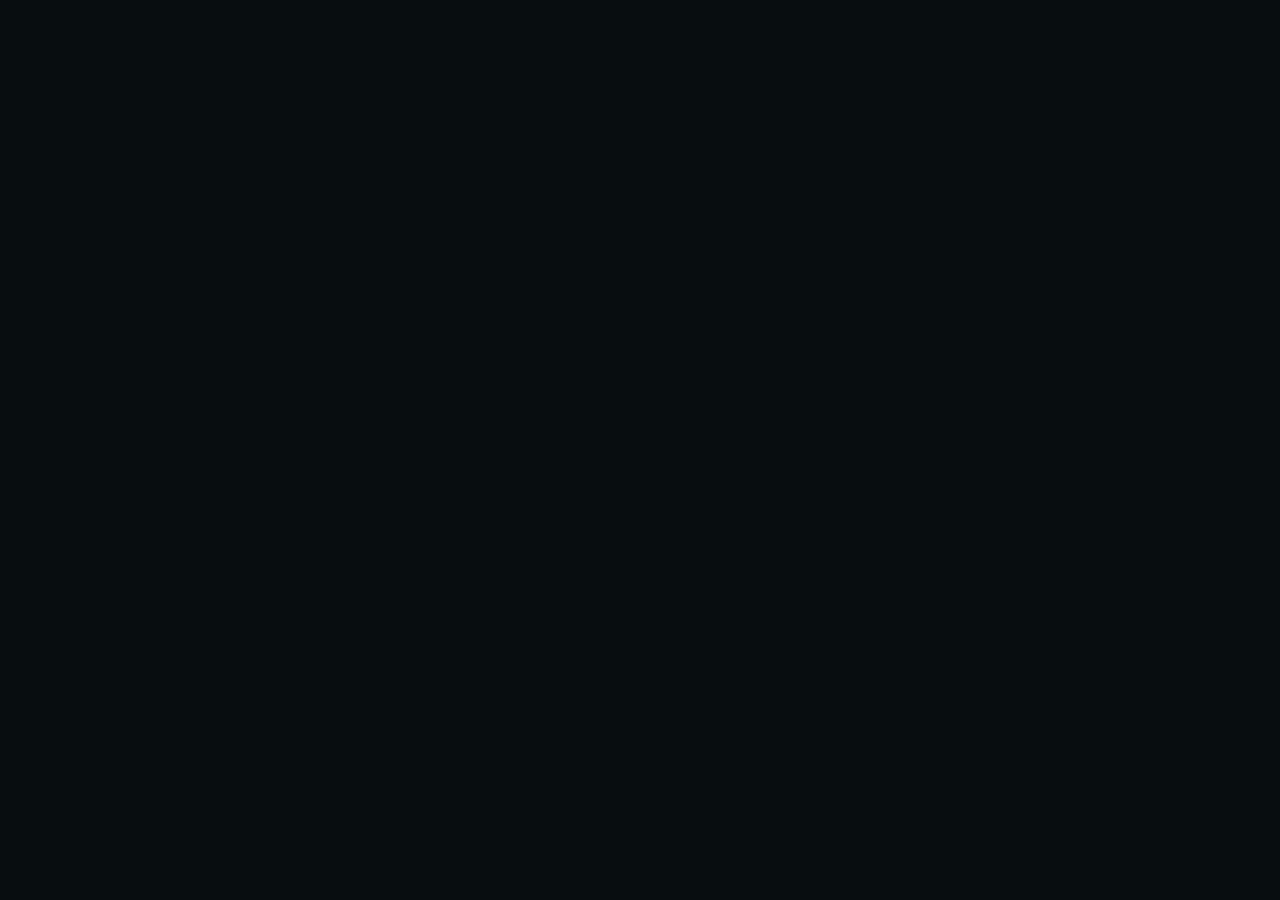
==== index.html @ 058fd3f8 "sponsor section added" ====
<!DOCTYPE html>
<html lang="en">
<head>
  <meta charset="UTF-8">
  <meta name="viewport" content="width=device-width, initial-scale=1.0">
  <meta name="description" content="R.U.G.V.E.D — Remote Unmanned Ground Vehicular Electronic Defence Systems.">
  <title>R.U.G.V.E.D</title>
  <link rel="preconnect" href="https://unpkg.com">
  <link rel="stylesheet" href="style.css">
</head>
<body>
  <div id="root"></div>
  <script crossorigin src="https://unpkg.com/react@18/umd/react.production.min.js"></script>
  <script crossorigin src="https://unpkg.com/react-dom@18/umd/react-dom.production.min.js"></script>
  <script>
    const { useEffect, useState } = React;
    const projects = [
      { name: 'Unmanned Ground Vehicle', division: 'GROUND DIVISION', type: 'ground', image: 'pictures/ugv.png', alt: 'Aegis unmanned ground vehicle', summary: 'Autonomous and modular ground vehicle fitted with our ground-penetrating radar research.', detail: 'Vanguard is an all-terrain test platform exploring real-time mapping, obstacle avoidance, and modular payload integration.', tags: ['AUTONOMY', 'MAPPING', 'MODULAR'] },
      { name: 'UAV Swarm', division: 'AERIAL DIVISION', type: 'aerial', image: 'pictures/swarm.png', alt: 'Aegis UAV swarm', summary: 'An autonomous drone system designed around a coordinated parent-child architecture.', detail: 'Sentinel investigates how a small group of UAVs can coordinate sensing, navigation, and mission hand-offs.', tags: ['SWARM', 'VISION', 'COORDINATION'] }
    ];
    const sponsorSlots = ['Sponsor logo', 'Sponsor logo', 'Sponsor logo', 'Sponsor logo'];
    function App() {
      const [filter, setFilter] = useState('all');
      const [selectedProject, setSelectedProject] = useState(null);
      const [menuOpen, setMenuOpen] = useState(false);
      const visibleProjects = filter === 'all' ? projects : projects.filter(project => project.type === filter);
      useEffect(() => {
        const closeOnEscape = event => event.key === 'Escape' && setSelectedProject(null);
        window.addEventListener('keydown', closeOnEscape);
        return () => window.removeEventListener('keydown', closeOnEscape);
      }, []);
      function scrollToSection(id) {
        document.querySelector(id)?.scrollIntoView({ behavior: 'smooth' });
        setMenuOpen(false);
      }
      return React.createElement(React.Fragment, null,
        React.createElement('nav', { className: 'navbar' },
          React.createElement('button', { className: 'logo', onClick: () => scrollToSection('#top'), 'aria-label': 'Go to top' }, 'R.U.G.V.E.D'),
          React.createElement('button', { className: 'menu-button', onClick: () => setMenuOpen(!menuOpen), 'aria-expanded': menuOpen, 'aria-label': 'Toggle navigation' }, menuOpen ? '×' : '☰'),
          React.createElement('div', { className: `nav-links ${menuOpen ? 'is-open' : ''}` },
            [['About', '#about'], ['Projects', '#projects'], ['Contact', '#join']].map(([label, target]) => React.createElement('button', { key: label, onClick: () => scrollToSection(target) }, label))
          )
        ),
        React.createElement('main', { id: 'top' },
          React.createElement('header', { className: 'hero' }, React.createElement('div', { className: 'hero-grid' },
            React.createElement('div', { className: 'hero-content' },
              React.createElement('p', { className: 'eyebrow' }, 'DEFENCE TECHNOLOGY INITIATIVE'),
              React.createElement('h1', null, 'R.U.G.V.E.D'),
              React.createElement('p', { className: 'hero-copy' }, 'Remote Unmanned Ground Vehicular Electronic Defence Systems — advancing military-grade automation, AI, robotics, and electronics.'),
              React.createElement('div', { className: 'hero-actions' }, React.createElement('button', { className: 'btn', onClick: () => scrollToSection('#projects') }, 'Explore our tech'), React.createElement('button', { className: 'text-button', onClick: () => scrollToSection('#join') }, 'Contact us ↓'))
            )
          )),
          React.createElement('section', { id: 'about', className: 'about-section' }, React.createElement('p', { className: 'eyebrow section-kicker' }, 'WHAT WE BUILD'), React.createElement('h2', null, 'Research with a real-world edge.'), React.createElement('p', { className: 'section-intro' }, 'From mechanical systems and embedded electronics to AI and strategy, we build as one team.')),
          React.createElement('section', { id: 'projects', className: 'projects-section' },
            React.createElement('div', { className: 'section-heading' }, React.createElement('div', null, React.createElement('p', { className: 'eyebrow' }, 'ACTIVE PROGRAMS'), React.createElement('h2', null, 'Our projects')), React.createElement('div', { className: 'filters', 'aria-label': 'Filter projects' }, [['all', 'All'], ['ground', 'Ground'], ['aerial', 'Aerial']].map(([value, label]) => React.createElement('button', { key: value, className: filter === value ? 'active' : '', onClick: () => setFilter(value) }, label)))),
            React.createElement('div', { className: 'project-grid' }, visibleProjects.map(project => React.createElement('article', { className: 'project-card', key: project.name }, React.createElement('img', { src: project.image, alt: project.alt }), React.createElement('div', { className: 'card-content' }, React.createElement('span', { className: 'division-tag' }, project.division), React.createElement('h3', null, project.name), React.createElement('p', null, project.summary), React.createElement('button', { className: 'details-button', onClick: () => setSelectedProject(project) }, 'View project brief →')))))
          ),
          React.createElement('section', { id: 'sponsors', className: 'sponsors-section' },
            React.createElement('p', { className: 'eyebrow section-kicker' }, 'PARTNERSHIPS'),
            React.createElement('h2', null, 'Our sponsors'),
            React.createElement('p', { className: 'section-intro' }, 'Our work is strengthened by organisations that support the next generation of defence technology.'),
            React.createElement('div', { className: 'sponsor-grid', 'aria-label': 'Sponsor logos' }, sponsorSlots.map((label, index) =>
              React.createElement('div', { className: 'sponsor-logo', key: index }, label)
            )),
            React.createElement('a', { href: 'https://rugved.co.in/#contact', className: 'btn sponsor-cta' }, 'Become a sponsor')
          ),
          React.createElement('section', { id: 'join', className: 'join-section' }, React.createElement('div', { className: 'join-card' }, React.createElement('p', { className: 'eyebrow' }, 'GET IN TOUCH'), React.createElement('h2', null, 'Contact us'), React.createElement('p', null, 'Connect with the R.U.G.V.E.D team to learn more about our defence-technology work.'), React.createElement('a', { href: 'https://rugved.co.in/#contact', className: 'btn btn-secondary' }, 'Visit contact page')))
        ),
        React.createElement('footer', null, '© 2025 R.U.G.V.E.D Defense Technology Team. All Rights Reserved.'),
        selectedProject && React.createElement('div', { className: 'modal-backdrop', role: 'presentation', onClick: () => setSelectedProject(null) }, React.createElement('section', { className: 'project-modal', role: 'dialog', 'aria-modal': 'true', 'aria-labelledby': 'modal-title', onClick: event => event.stopPropagation() }, React.createElement('button', { className: 'close-button', onClick: () => setSelectedProject(null), 'aria-label': 'Close project brief' }, '×'), React.createElement('span', { className: 'division-tag' }, selectedProject.division), React.createElement('h2', { id: 'modal-title' }, selectedProject.name), React.createElement('p', null, selectedProject.detail), React.createElement('div', { className: 'tag-list' }, selectedProject.tags.map(tag => React.createElement('span', { key: tag }, tag)))))
      );
    }
    ReactDOM.createRoot(document.getElementById('root')).render(React.createElement(App));
  </script>
</body>
</html>
---- style.css ----
:root {
  --bg: #080d10;
  --panel: #11191e;
  --panel-light: #172229;
  --line: #26333a;
  --green: #245f99;
  --text: #edf5f0;
  --muted: #94a39b;
  --font: Inter, ui-sans-serif, system-ui, -apple-system, BlinkMacSystemFont, "Segoe UI", sans-serif;
}
* {
  box-sizing: border-box;
  margin: 0;
}
html {
  scroll-behavior: smooth;
}
body {
  background: var(--bg);
  color: var(--text);
  font-family: var(--font);
  line-height: 1.6;
}
button, a {
  font: inherit;
}
button {
  cursor: pointer;
}

/* Navigation */
.navbar {
  align-items: center;
  backdrop-filter: blur(14px);
  background: rgb(8 13 16 / .88);
  border-bottom: 1px solid var(--line);
  display: flex;
  justify-content: space-between;
  padding: 1.1rem clamp(1.25rem, 5vw, 5rem);
  position: sticky;
  top: 0;
  z-index: 10;
}
.logo {
  background: none;
  border: 0;
  color: var(--text);
  font-size: 1.05rem;
  font-weight: 850;
  letter-spacing: .13em;
  padding: 0;
}
.logo span {
  color: var(--green);
}
.nav-links {
  display: flex;
  gap: 1.8rem;
}
.nav-links button, .text-button {
  background: none;
  border: 0;
  color: var(--muted);
  font-size: .76rem;
  font-weight: 750;
  letter-spacing: .1em;
  text-transform: uppercase;
}
.nav-links button:hover, .text-button:hover {
  color: var(--green);
}
.menu-button {
  display: none;
}

/* Hero */
.hero {
  background: radial-gradient(circle at 50% 18%, #1d4937 0, transparent 26%), linear-gradient(120deg, #0d1819, var(--bg) 65%);
  min-height: 610px;
  padding: clamp(4rem, 9vw, 8.5rem) clamp(1.25rem, 5vw, 5rem);
  text-align: center;
}
.hero-grid {
  display: grid;
  gap: 3rem;
  grid-template-columns: 1fr;
  justify-items: center;
  margin: auto;
  max-width: 840px;
}
.hero-content {
  max-width: 720px;
}
.badge, .division-tag, .eyebrow, .panel-label {
  color: var(--green);
  font-size: .7rem;
  font-weight: 800;
  letter-spacing: .14em;
  text-transform: uppercase;
}
.badge {
  border: 1px solid rgb(86 245 154 / .45);
  display: inline-flex;
  gap: .45rem;
  padding: .38rem .6rem;
}
.status-dot, .signal {
  background: var(--green);
  border-radius: 50%;
  box-shadow: 0 0 12px var(--green);
  height: .45rem;
  width: .45rem;
}
.eyebrow {
  margin-bottom: .8rem;
}
.hero .eyebrow {
  margin-top: 2rem;
}
.hero h1 {
  font-size: clamp(2.8rem, 6vw, 5.35rem);
  letter-spacing: -.055em;
  line-height: 1.02;
  margin-inline: auto;
  max-width: 700px;
}
.hero-copy {
  color: var(--muted);
  font-size: 1.1rem;
  margin: 1.5rem auto 2rem;
  max-width: 560px;
}
.hero-actions {
  align-items: center;
  display: flex;
  gap: 1.5rem;
  justify-content: center;
}
.btn {
  background: var(--green);
  border: 1px solid var(--green);
  color: #fff;
  display: inline-block;
  font-size: .77rem;
  font-weight: 850;
  letter-spacing: .09em;
  padding: .85rem 1.2rem;
  text-decoration: none;
  text-transform: uppercase;
  transition: transform .2s, box-shadow .2s;
}
.btn:hover {
  box-shadow: 0 10px 28px rgb(36 95 153 / .35);
  transform: translateY(-2px);
}
.mission-panel {
  align-self: center;
  background: rgb(9 17 20 / .72);
  border: 1px solid var(--line);
  max-width: 480px;
  padding: 1.6rem;
  width: 100%;
}
.mission-line {
  align-items: center;
  border-bottom: 1px solid var(--line);
  display: flex;
  font-size: .95rem;
  gap: .7rem;
  justify-content: center;
  padding: 1.2rem 0;
}
.mission-stats {
  display: grid;
  grid-template-columns: 1fr 1fr;
  padding: 1.3rem 0;
}
.mission-stats div + div {
  border-left: 1px solid var(--line);
  padding-left: 1.1rem;
}
.mission-stats strong, .mission-stats span {
  display: block;
}
.mission-stats strong {
  font-size: 1.55rem;
}
.mission-stats span {
  color: var(--muted);
  font-size: .62rem;
  font-weight: 700;
  letter-spacing: .08em;
}
.status-button {
  background: transparent;
  border: 1px solid #456154;
  color: var(--green);
  font-size: .72rem;
  font-weight: 700;
  padding: .55rem .7rem;
  text-transform: uppercase;
}

/* Page sections */
section {
  padding: 5.5rem clamp(1.25rem, 5vw, 5rem);
}
.about-section {
  background: #0d1519;
  text-align: center;
}
.section-kicker {
  margin-bottom: .5rem;
}
.about-section h2, .section-heading h2, .join-card h2 {
  font-size: clamp(2rem, 4vw, 3.1rem);
  letter-spacing: -.04em;
  line-height: 1.12;
}
.section-intro {
  color: var(--muted);
  margin: 1rem auto 0;
  max-width: 560px;
}
.projects-section {
  margin: auto;
  max-width: 1280px;
}
.section-heading {
  align-items: flex-end;
  display: flex;
  justify-content: space-between;
  margin-bottom: 2rem;
}
.filters {
  display: flex;
  gap: .4rem;
}
.filters button {
  background: transparent;
  border: 1px solid var(--line);
  color: var(--muted);
  font-size: .75rem;
  padding: .5rem .75rem;
}
.filters button.active, .filters button:hover {
  border-color: var(--green);
  color: var(--green);
}
.project-grid {
  display: grid;
  gap: 1.5rem;
  grid-template-columns: repeat(2, minmax(0, 1fr));
}
.project-card {
  background: var(--panel);
  border: 1px solid var(--line);
  overflow: hidden;
  transition: border-color .25s, transform .25s;
}
.project-card:hover {
  border-color: #568168;
  transform: translateY(-5px);
}
.project-card img {
  display: block;
  height: 300px;
  object-fit: cover;
  width: 100%;
}
.card-content {
  padding: 1.5rem;
}
.card-content h3 {
  font-size: 1.45rem;
  letter-spacing: -.03em;
  margin: .6rem 0;
}
.card-content p, .join-card p, .project-modal p {
  color: var(--muted);
}
.details-button {
  background: transparent;
  border: 0;
  color: var(--green);
  font-size: .78rem;
  font-weight: 800;
  margin-top: 1.2rem;
  padding: 0;
  text-transform: uppercase;
}

/* Sponsors */
.sponsors-section {
  background: #0d1519;
  text-align: center;
}
.sponsors-section h2 {
  font-size: clamp(2rem, 4vw, 3.1rem);
  letter-spacing: -.04em;
  line-height: 1.12;
}
.sponsor-grid {
  display: grid;
  gap: 1rem;
  grid-template-columns: repeat(4, minmax(0, 1fr));
  margin: 2rem auto 0;
  max-width: 980px;
}
.sponsor-logo {
  align-items: center;
  background: var(--panel);
  border: 1px solid var(--line);
  display: flex;
  color: var(--muted);
  font-size: .72rem;
  font-weight: 800;
  justify-content: center;
  letter-spacing: .1em;
  min-height: 140px;
  padding: 1rem;
  text-align: center;
  text-transform: uppercase;
}
.sponsor-cta {
  margin-top: 2rem;
}

/* Join callout and footer */
.join-section {
  padding-top: 2rem;
}
.join-card {
  background: linear-gradient(125deg, #13231d, #101a1e);
  border: 1px solid #385443;
  margin: auto;
  max-width: 780px;
  padding: clamp(2rem, 6vw, 4rem);
  text-align: center;
}
.join-card h2 {
  margin-bottom: 1rem;
}
.join-card p {
  margin: 0 auto 2rem;
  max-width: 570px;
}
.join-card .eyebrow {
  color: var(--green);
}
.btn-secondary {
  background: transparent;
  color: var(--text);
}
.btn-secondary:hover {
  color: var(--green);
}
footer {
  border-top: 1px solid var(--line);
  color: var(--muted);
  font-size: .78rem;
  padding: 2rem 1.25rem;
  text-align: center;
}
.modal-backdrop {
  align-items: center;
  background: rgb(0 0 0 / .72);
  display: flex;
  inset: 0;
  justify-content: center;
  padding: 1.25rem;
  position: fixed;
  z-index: 20;
}
.project-modal {
  background: var(--panel-light);
  border: 1px solid #4f6f5b;
  max-width: 570px;
  padding: 2.4rem;
  position: relative;
}
.project-modal h2 {
  font-size: 2rem;
  letter-spacing: -.04em;
  margin: .7rem 0;
}
.close-button {
  background: none;
  border: 0;
  color: var(--muted);
  font-size: 2rem;
  line-height: 1;
  position: absolute;
  right: 1rem;
  top: .8rem;
}
.tag-list {
  display: flex;
  flex-wrap: wrap;
  gap: .5rem;
  margin-top: 1.5rem;
}
.tag-list span {
  border: 1px solid #476353;
  color: var(--green);
  font-size: .66rem;
  font-weight: 800;
  letter-spacing: .08em;
  padding: .3rem .45rem;
}

/* Responsive layout */
@media (max-width: 700px) {
  .hero {
    min-height: auto;
  }
  .hero-grid, .project-grid {
    grid-template-columns: 1fr;
  }
  .mission-panel {
    max-width: 450px;
  }
  .section-heading {
    align-items: flex-start;
    flex-direction: column;
    gap: 1.5rem;
  }
  .menu-button {
    background: none;
    border: 0;
    color: var(--text);
    display: block;
    font-size: 1.5rem;
  }
  .nav-links {
    background: #0d1519;
    border-bottom: 1px solid var(--line);
    display: none;
    flex-direction: column;
    gap: 1.1rem;
    left: 0;
    padding: 1.5rem 5%;
    position: absolute;
    top: 100%;
    width: 100%;
  }
  .nav-links.is-open {
    display: flex;
  }
  .nav-links button {
    text-align: left;
  }
  .hero-actions {
    align-items: flex-start;
    flex-direction: column;
    gap: 1rem;
  }
  .sponsor-grid {
    grid-template-columns: repeat(2, minmax(0, 1fr));
  }
  .project-card img {
    height: 240px;
  }
}
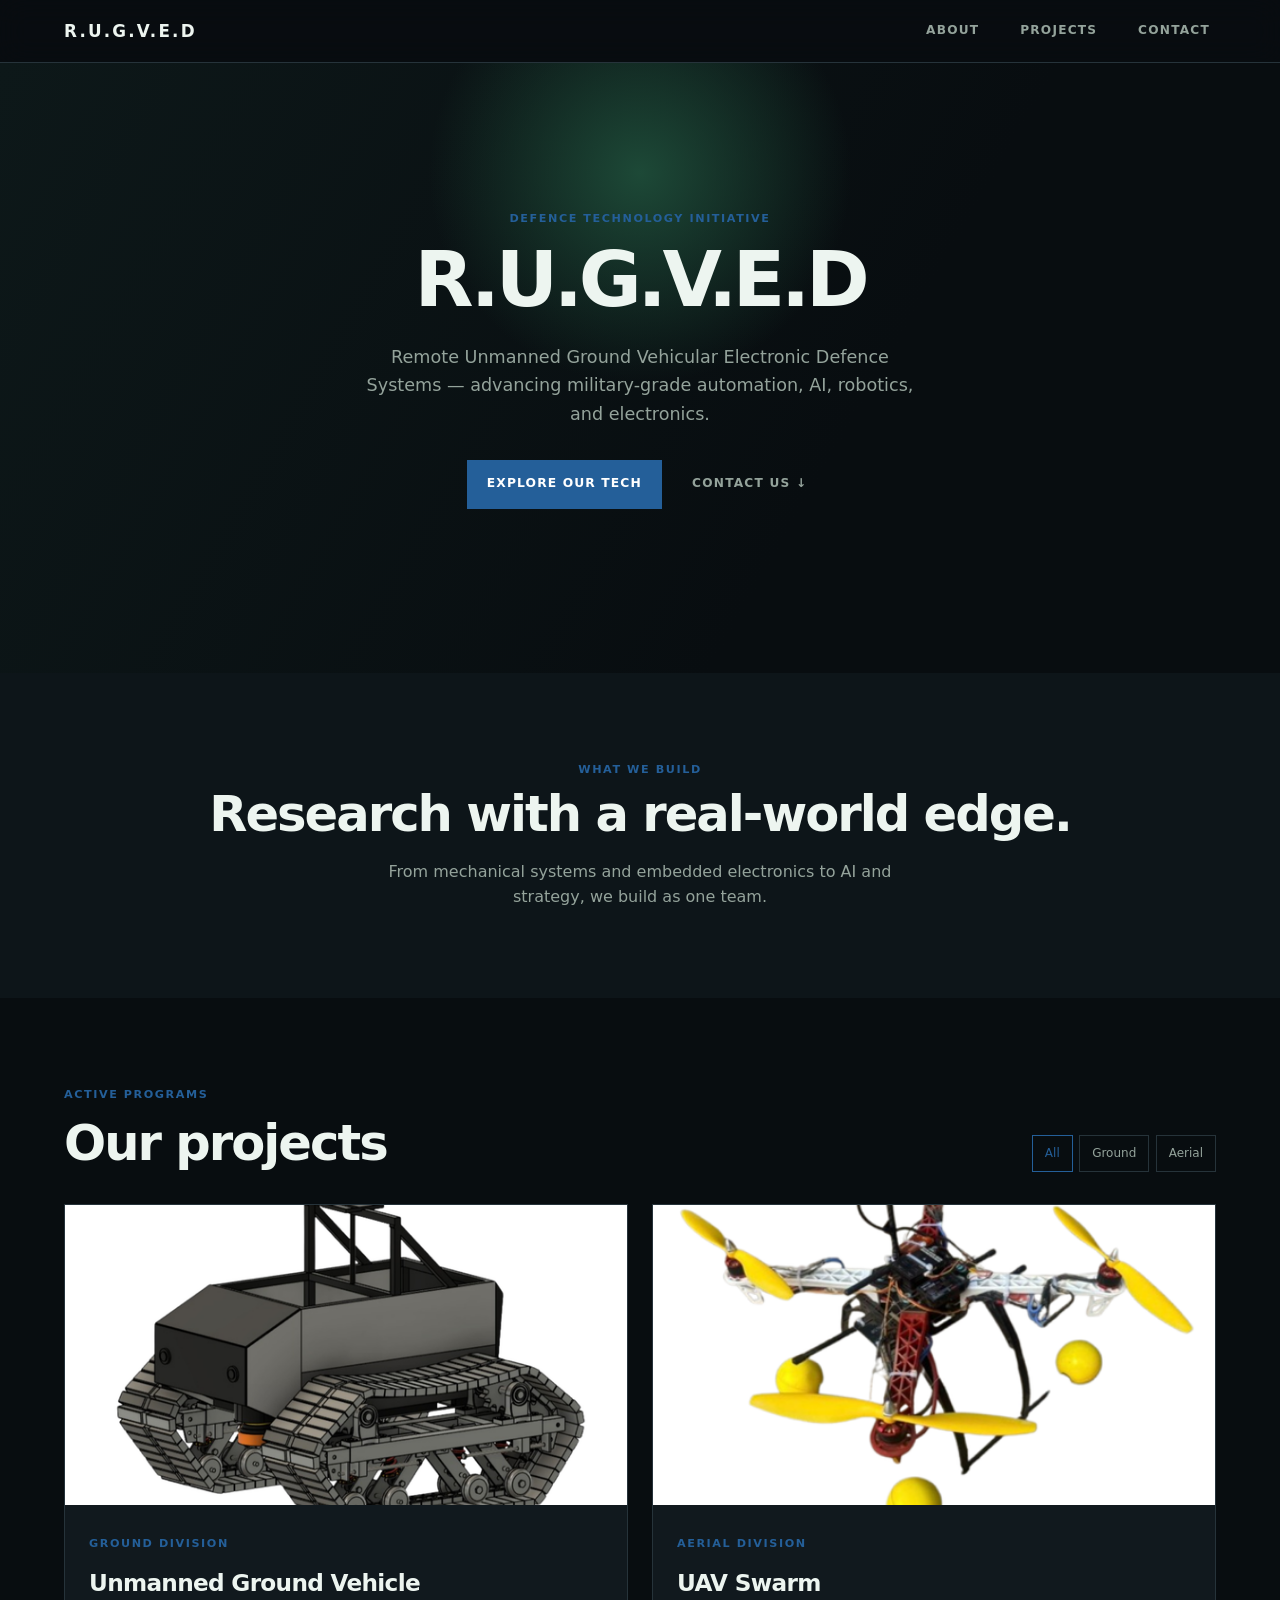
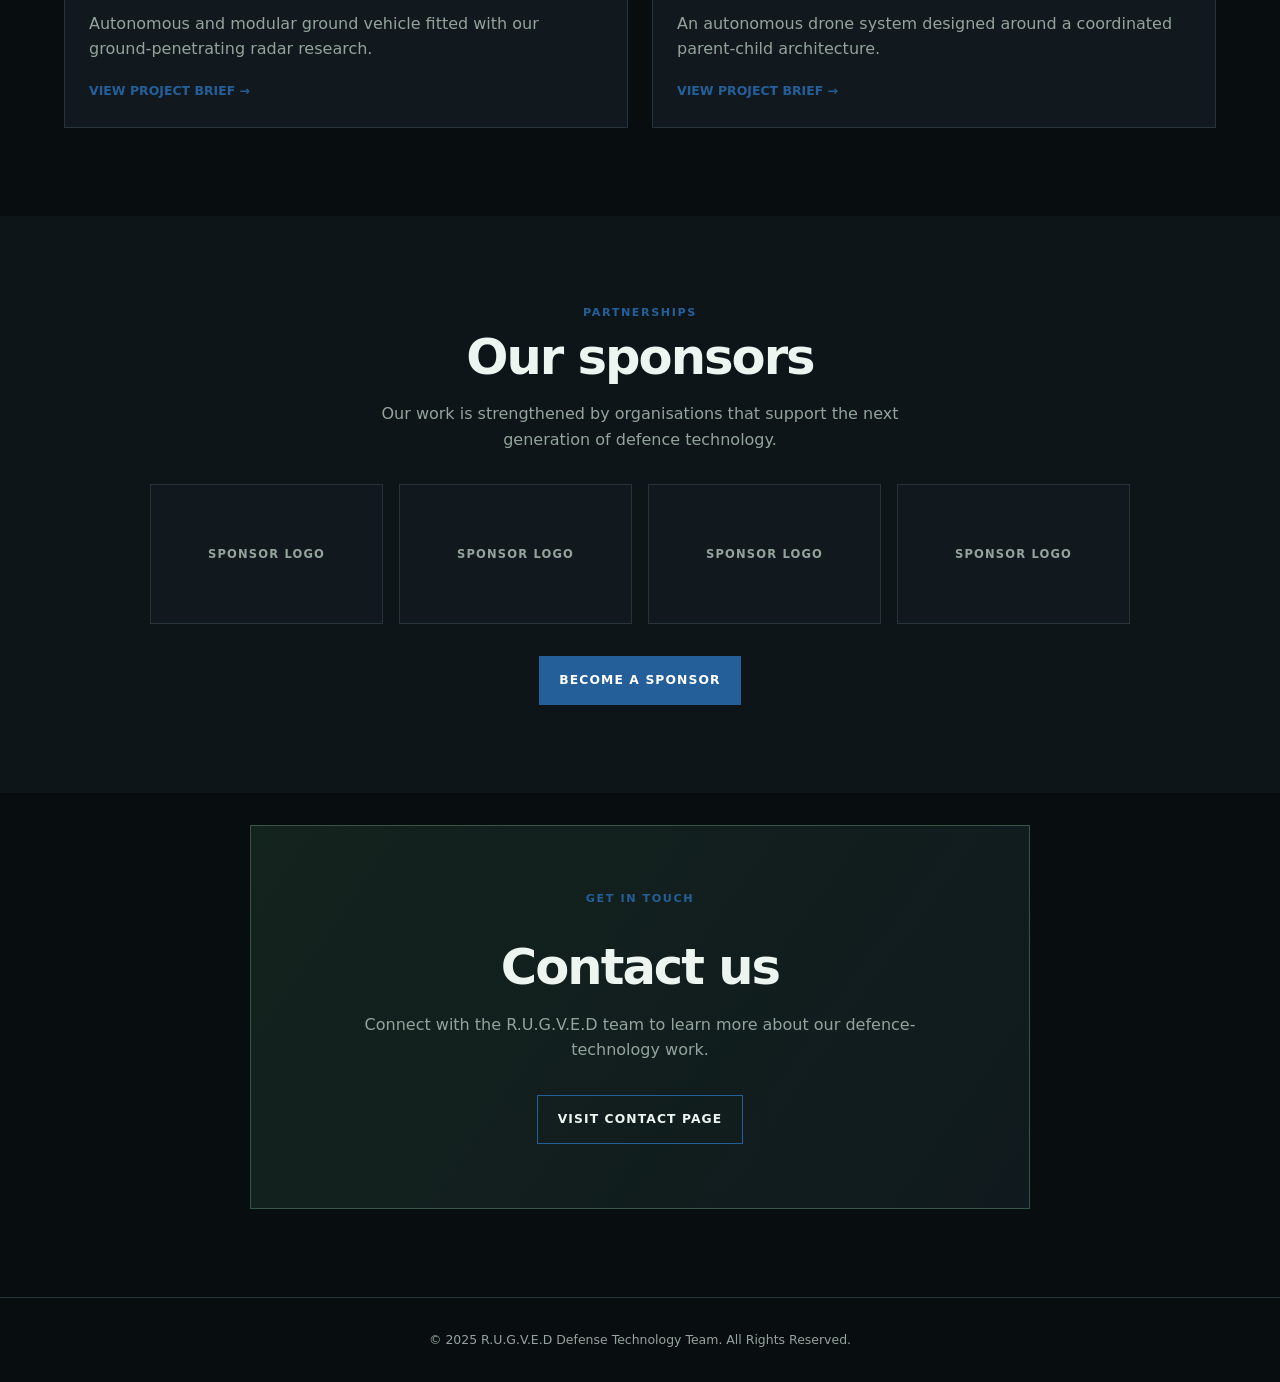
==== commit c31415f2: "made html file use less react" ====
--- a/index.html
+++ b/index.html
@@ -5,72 +5,198 @@
   <meta name="viewport" content="width=device-width, initial-scale=1.0">
   <meta name="description" content="R.U.G.V.E.D — Remote Unmanned Ground Vehicular Electronic Defence Systems.">
   <title>R.U.G.V.E.D</title>
-  <link rel="preconnect" href="https://unpkg.com">
   <link rel="stylesheet" href="style.css">
 </head>
 <body>
-  <div id="root"></div>
-  <script crossorigin src="https://unpkg.com/react@18/umd/react.production.min.js"></script>
-  <script crossorigin src="https://unpkg.com/react-dom@18/umd/react-dom.production.min.js"></script>
+  <nav class="navbar">
+    <button class="logo" type="button" data-scroll="#top" aria-label="Go to top">R.U.G.V.E.D</button>
+    <button class="menu-button" type="button" aria-expanded="false" aria-label="Toggle navigation">☰</button>
+    <div class="nav-links">
+      <button type="button" data-scroll="#about">About</button>
+      <button type="button" data-scroll="#projects">Projects</button>
+      <button type="button" data-scroll="#join">Contact</button>
+    </div>
+  </nav>
+
+  <main id="top">
+    <header class="hero">
+      <div class="hero-grid">
+        <div class="hero-content">
+          <p class="eyebrow">Defence technology initiative</p>
+          <h1>R.U.G.V.E.D</h1>
+          <p class="hero-copy">Remote Unmanned Ground Vehicular Electronic Defence Systems — advancing military-grade automation, AI, robotics, and electronics.</p>
+          <div class="hero-actions">
+            <button class="btn" type="button" data-scroll="#projects">Explore our tech</button>
+            <button class="text-button" type="button" data-scroll="#join">Contact us ↓</button>
+          </div>
+        </div>
+      </div>
+    </header>
+
+    <section id="about" class="about-section">
+      <p class="eyebrow section-kicker">What we build</p>
+      <h2>Research with a real-world edge.</h2>
+      <p class="section-intro">From mechanical systems and embedded electronics to AI and strategy, we build as one team.</p>
+    </section>
+
+    <section id="projects" class="projects-section">
+      <div class="section-heading">
+        <div>
+          <p class="eyebrow">Active programs</p>
+          <h2>Our projects</h2>
+        </div>
+        <div class="filters" aria-label="Filter projects">
+          <button class="active" type="button" data-filter="all">All</button>
+          <button type="button" data-filter="ground">Ground</button>
+          <button type="button" data-filter="aerial">Aerial</button>
+        </div>
+      </div>
+      <div class="project-grid" id="project-grid">
+        <article class="project-card">
+          <img src="pictures/ugv.png" alt="Aegis unmanned ground vehicle">
+          <div class="card-content">
+            <span class="division-tag">Ground division</span>
+            <h3>Unmanned Ground Vehicle</h3>
+            <p>Autonomous and modular ground vehicle fitted with our ground-penetrating radar research.</p>
+            <button class="details-button" type="button" data-project="ground">View project brief →</button>
+          </div>
+        </article>
+        <article class="project-card">
+          <img src="pictures/swarm.png" alt="Aegis UAV swarm">
+          <div class="card-content">
+            <span class="division-tag">Aerial division</span>
+            <h3>UAV Swarm</h3>
+            <p>An autonomous drone system designed around a coordinated parent-child architecture.</p>
+            <button class="details-button" type="button" data-project="aerial">View project brief →</button>
+          </div>
+        </article>
+      </div>
+    </section>
+
+    <section id="sponsors" class="sponsors-section">
+      <p class="eyebrow section-kicker">Partnerships</p>
+      <h2>Our sponsors</h2>
+      <p class="section-intro">Our work is strengthened by organisations that support the next generation of defence technology.</p>
+      <div class="sponsor-grid" aria-label="Sponsor logos">
+        <div class="sponsor-logo">Sponsor logo</div>
+        <div class="sponsor-logo">Sponsor logo</div>
+        <div class="sponsor-logo">Sponsor logo</div>
+        <div class="sponsor-logo">Sponsor logo</div>
+      </div>
+      <a href="https://rugved.co.in/#contact" class="btn sponsor-cta">Become a sponsor</a>
+    </section>
+
+    <section id="join" class="join-section">
+      <div class="join-card">
+        <p class="eyebrow">Get in touch</p>
+        <h2>Contact us</h2>
+        <p>Connect with the R.U.G.V.E.D team to learn more about our defence-technology work.</p>
+        <a href="https://rugved.co.in/#contact" class="btn btn-secondary">Visit contact page</a>
+      </div>
+    </section>
+  </main>
+
+  <footer>© 2025 R.U.G.V.E.D Defense Technology Team. All Rights Reserved.</footer>
+
+  <div class="modal-backdrop" id="project-modal" hidden>
+    <section class="project-modal" role="dialog" aria-modal="true" aria-labelledby="modal-title">
+      <button class="close-button" type="button" aria-label="Close project brief">×</button>
+      <span class="division-tag" id="modal-division"></span>
+      <h2 id="modal-title"></h2>
+      <p id="modal-detail"></p>
+      <div class="tag-list" id="modal-tags"></div>
+    </section>
+  </div>
+
   <script>
-    const { useEffect, useState } = React;
     const projects = [
-      { name: 'Unmanned Ground Vehicle', division: 'GROUND DIVISION', type: 'ground', image: 'pictures/ugv.png', alt: 'Aegis unmanned ground vehicle', summary: 'Autonomous and modular ground vehicle fitted with our ground-penetrating radar research.', detail: 'Vanguard is an all-terrain test platform exploring real-time mapping, obstacle avoidance, and modular payload integration.', tags: ['AUTONOMY', 'MAPPING', 'MODULAR'] },
-      { name: 'UAV Swarm', division: 'AERIAL DIVISION', type: 'aerial', image: 'pictures/swarm.png', alt: 'Aegis UAV swarm', summary: 'An autonomous drone system designed around a coordinated parent-child architecture.', detail: 'Sentinel investigates how a small group of UAVs can coordinate sensing, navigation, and mission hand-offs.', tags: ['SWARM', 'VISION', 'COORDINATION'] }
+      {
+        name: 'Unmanned Ground Vehicle',
+        division: 'Ground division',
+        type: 'ground',
+        image: 'pictures/ugv.png',
+        alt: 'Aegis unmanned ground vehicle',
+        summary: 'Autonomous and modular ground vehicle fitted with our ground-penetrating radar research.',
+        detail: 'Vanguard is an all-terrain test platform exploring real-time mapping, obstacle avoidance, and modular payload integration.',
+        tags: ['Autonomy', 'Mapping', 'Modular']
+      },
+      {
+        name: 'UAV Swarm',
+        division: 'Aerial division',
+        type: 'aerial',
+        image: 'pictures/swarm.png',
+        alt: 'Aegis UAV swarm',
+        summary: 'An autonomous drone system designed around a coordinated parent-child architecture.',
+        detail: 'Sentinel investigates how a small group of UAVs can coordinate sensing, navigation, and mission hand-offs.',
+        tags: ['Swarm', 'Vision', 'Coordination']
+      }
     ];
-    const sponsorSlots = ['Sponsor logo', 'Sponsor logo', 'Sponsor logo', 'Sponsor logo'];
-    function App() {
-      const [filter, setFilter] = useState('all');
-      const [selectedProject, setSelectedProject] = useState(null);
-      const [menuOpen, setMenuOpen] = useState(false);
+
+    const projectGrid = document.querySelector('#project-grid');
+    const modal = document.querySelector('#project-modal');
+    const menuButton = document.querySelector('.menu-button');
+    const navLinks = document.querySelector('.nav-links');
+
+    function renderProjects(filter = 'all') {
       const visibleProjects = filter === 'all' ? projects : projects.filter(project => project.type === filter);
-      useEffect(() => {
-        const closeOnEscape = event => event.key === 'Escape' && setSelectedProject(null);
-        window.addEventListener('keydown', closeOnEscape);
-        return () => window.removeEventListener('keydown', closeOnEscape);
-      }, []);
-      function scrollToSection(id) {
-        document.querySelector(id)?.scrollIntoView({ behavior: 'smooth' });
-        setMenuOpen(false);
+      projectGrid.innerHTML = visibleProjects.map(project => `
+        <article class="project-card">
+          <img src="${project.image}" alt="${project.alt}">
+          <div class="card-content">
+            <span class="division-tag">${project.division}</span>
+            <h3>${project.name}</h3>
+            <p>${project.summary}</p>
+            <button class="details-button" type="button" data-project="${project.type}">View project brief →</button>
+          </div>
+        </article>
+      `).join('');
+    }
+
+    function openModal(projectType) {
+      const project = projects.find(item => item.type === projectType);
+      if (!project) return;
+
+      document.querySelector('#modal-division').textContent = project.division;
+      document.querySelector('#modal-title').textContent = project.name;
+      document.querySelector('#modal-detail').textContent = project.detail;
+      document.querySelector('#modal-tags').innerHTML = project.tags.map(tag => `<span>${tag}</span>`).join('');
+      modal.hidden = false;
+      document.querySelector('.close-button').focus();
+    }
+
+    function closeModal() {
+      modal.hidden = true;
+    }
+
+    document.addEventListener('click', event => {
+      const scrollTarget = event.target.closest('[data-scroll]');
+      if (scrollTarget) {
+        document.querySelector(scrollTarget.dataset.scroll)?.scrollIntoView({ behavior: 'smooth' });
+        navLinks.classList.remove('is-open');
+        menuButton.setAttribute('aria-expanded', 'false');
       }
-      return React.createElement(React.Fragment, null,
-        React.createElement('nav', { className: 'navbar' },
-          React.createElement('button', { className: 'logo', onClick: () => scrollToSection('#top'), 'aria-label': 'Go to top' }, 'R.U.G.V.E.D'),
-          React.createElement('button', { className: 'menu-button', onClick: () => setMenuOpen(!menuOpen), 'aria-expanded': menuOpen, 'aria-label': 'Toggle navigation' }, menuOpen ? '×' : '☰'),
-          React.createElement('div', { className: `nav-links ${menuOpen ? 'is-open' : ''}` },
-            [['About', '#about'], ['Projects', '#projects'], ['Contact', '#join']].map(([label, target]) => React.createElement('button', { key: label, onClick: () => scrollToSection(target) }, label))
-          )
-        ),
-        React.createElement('main', { id: 'top' },
-          React.createElement('header', { className: 'hero' }, React.createElement('div', { className: 'hero-grid' },
-            React.createElement('div', { className: 'hero-content' },
-              React.createElement('p', { className: 'eyebrow' }, 'DEFENCE TECHNOLOGY INITIATIVE'),
-              React.createElement('h1', null, 'R.U.G.V.E.D'),
-              React.createElement('p', { className: 'hero-copy' }, 'Remote Unmanned Ground Vehicular Electronic Defence Systems — advancing military-grade automation, AI, robotics, and electronics.'),
-              React.createElement('div', { className: 'hero-actions' }, React.createElement('button', { className: 'btn', onClick: () => scrollToSection('#projects') }, 'Explore our tech'), React.createElement('button', { className: 'text-button', onClick: () => scrollToSection('#join') }, 'Contact us ↓'))
-            )
-          )),
-          React.createElement('section', { id: 'about', className: 'about-section' }, React.createElement('p', { className: 'eyebrow section-kicker' }, 'WHAT WE BUILD'), React.createElement('h2', null, 'Research with a real-world edge.'), React.createElement('p', { className: 'section-intro' }, 'From mechanical systems and embedded electronics to AI and strategy, we build as one team.')),
-          React.createElement('section', { id: 'projects', className: 'projects-section' },
-            React.createElement('div', { className: 'section-heading' }, React.createElement('div', null, React.createElement('p', { className: 'eyebrow' }, 'ACTIVE PROGRAMS'), React.createElement('h2', null, 'Our projects')), React.createElement('div', { className: 'filters', 'aria-label': 'Filter projects' }, [['all', 'All'], ['ground', 'Ground'], ['aerial', 'Aerial']].map(([value, label]) => React.createElement('button', { key: value, className: filter === value ? 'active' : '', onClick: () => setFilter(value) }, label)))),
-            React.createElement('div', { className: 'project-grid' }, visibleProjects.map(project => React.createElement('article', { className: 'project-card', key: project.name }, React.createElement('img', { src: project.image, alt: project.alt }), React.createElement('div', { className: 'card-content' }, React.createElement('span', { className: 'division-tag' }, project.division), React.createElement('h3', null, project.name), React.createElement('p', null, project.summary), React.createElement('button', { className: 'details-button', onClick: () => setSelectedProject(project) }, 'View project brief →')))))
-          ),
-          React.createElement('section', { id: 'sponsors', className: 'sponsors-section' },
-            React.createElement('p', { className: 'eyebrow section-kicker' }, 'PARTNERSHIPS'),
-            React.createElement('h2', null, 'Our sponsors'),
-            React.createElement('p', { className: 'section-intro' }, 'Our work is strengthened by organisations that support the next generation of defence technology.'),
-            React.createElement('div', { className: 'sponsor-grid', 'aria-label': 'Sponsor logos' }, sponsorSlots.map((label, index) =>
-              React.createElement('div', { className: 'sponsor-logo', key: index }, label)
-            )),
-            React.createElement('a', { href: 'https://rugved.co.in/#contact', className: 'btn sponsor-cta' }, 'Become a sponsor')
-          ),
-          React.createElement('section', { id: 'join', className: 'join-section' }, React.createElement('div', { className: 'join-card' }, React.createElement('p', { className: 'eyebrow' }, 'GET IN TOUCH'), React.createElement('h2', null, 'Contact us'), React.createElement('p', null, 'Connect with the R.U.G.V.E.D team to learn more about our defence-technology work.'), React.createElement('a', { href: 'https://rugved.co.in/#contact', className: 'btn btn-secondary' }, 'Visit contact page')))
-        ),
-        React.createElement('footer', null, '© 2025 R.U.G.V.E.D Defense Technology Team. All Rights Reserved.'),
-        selectedProject && React.createElement('div', { className: 'modal-backdrop', role: 'presentation', onClick: () => setSelectedProject(null) }, React.createElement('section', { className: 'project-modal', role: 'dialog', 'aria-modal': 'true', 'aria-labelledby': 'modal-title', onClick: event => event.stopPropagation() }, React.createElement('button', { className: 'close-button', onClick: () => setSelectedProject(null), 'aria-label': 'Close project brief' }, '×'), React.createElement('span', { className: 'division-tag' }, selectedProject.division), React.createElement('h2', { id: 'modal-title' }, selectedProject.name), React.createElement('p', null, selectedProject.detail), React.createElement('div', { className: 'tag-list' }, selectedProject.tags.map(tag => React.createElement('span', { key: tag }, tag)))))
-      );
-    }
-    ReactDOM.createRoot(document.getElementById('root')).render(React.createElement(App));
+
+      const filterButton = event.target.closest('[data-filter]');
+      if (filterButton) {
+        document.querySelectorAll('[data-filter]').forEach(button => button.classList.toggle('active', button === filterButton));
+        renderProjects(filterButton.dataset.filter);
+      }
+
+      const detailsButton = event.target.closest('[data-project]');
+      if (detailsButton) openModal(detailsButton.dataset.project);
+      if (event.target.matches('.close-button') || event.target === modal) closeModal();
+    });
+
+    menuButton.addEventListener('click', () => {
+      const isOpen = navLinks.classList.toggle('is-open');
+      menuButton.setAttribute('aria-expanded', String(isOpen));
+    });
+
+    document.addEventListener('keydown', event => {
+      if (event.key === 'Escape') closeModal();
+    });
+
+    renderProjects();
   </script>
 </body>
 </html>
--- a/style.css
+++ b/style.css
@@ -371,6 +371,9 @@
   padding: 1.25rem;
   position: fixed;
   z-index: 20;
+}
+.modal-backdrop[hidden] {
+  display: none;
 }
 .project-modal {
   background: var(--panel-light);
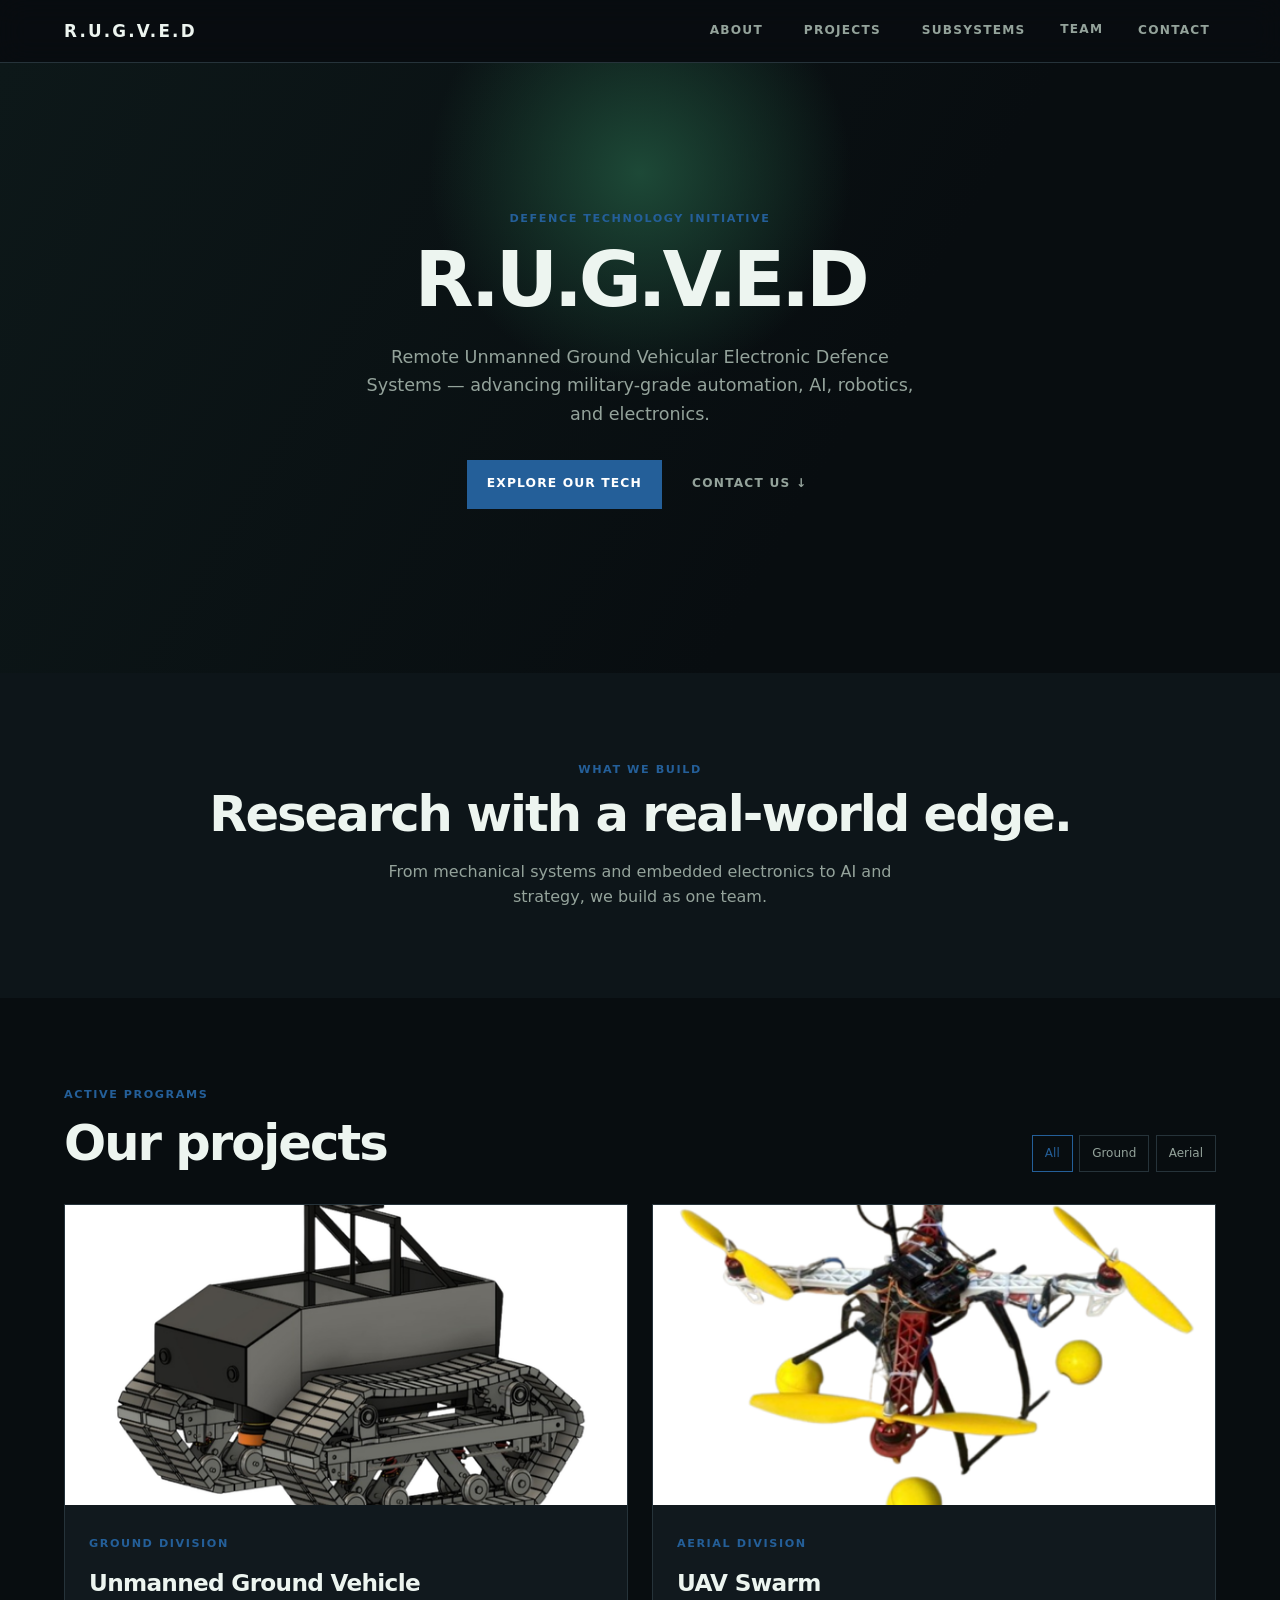
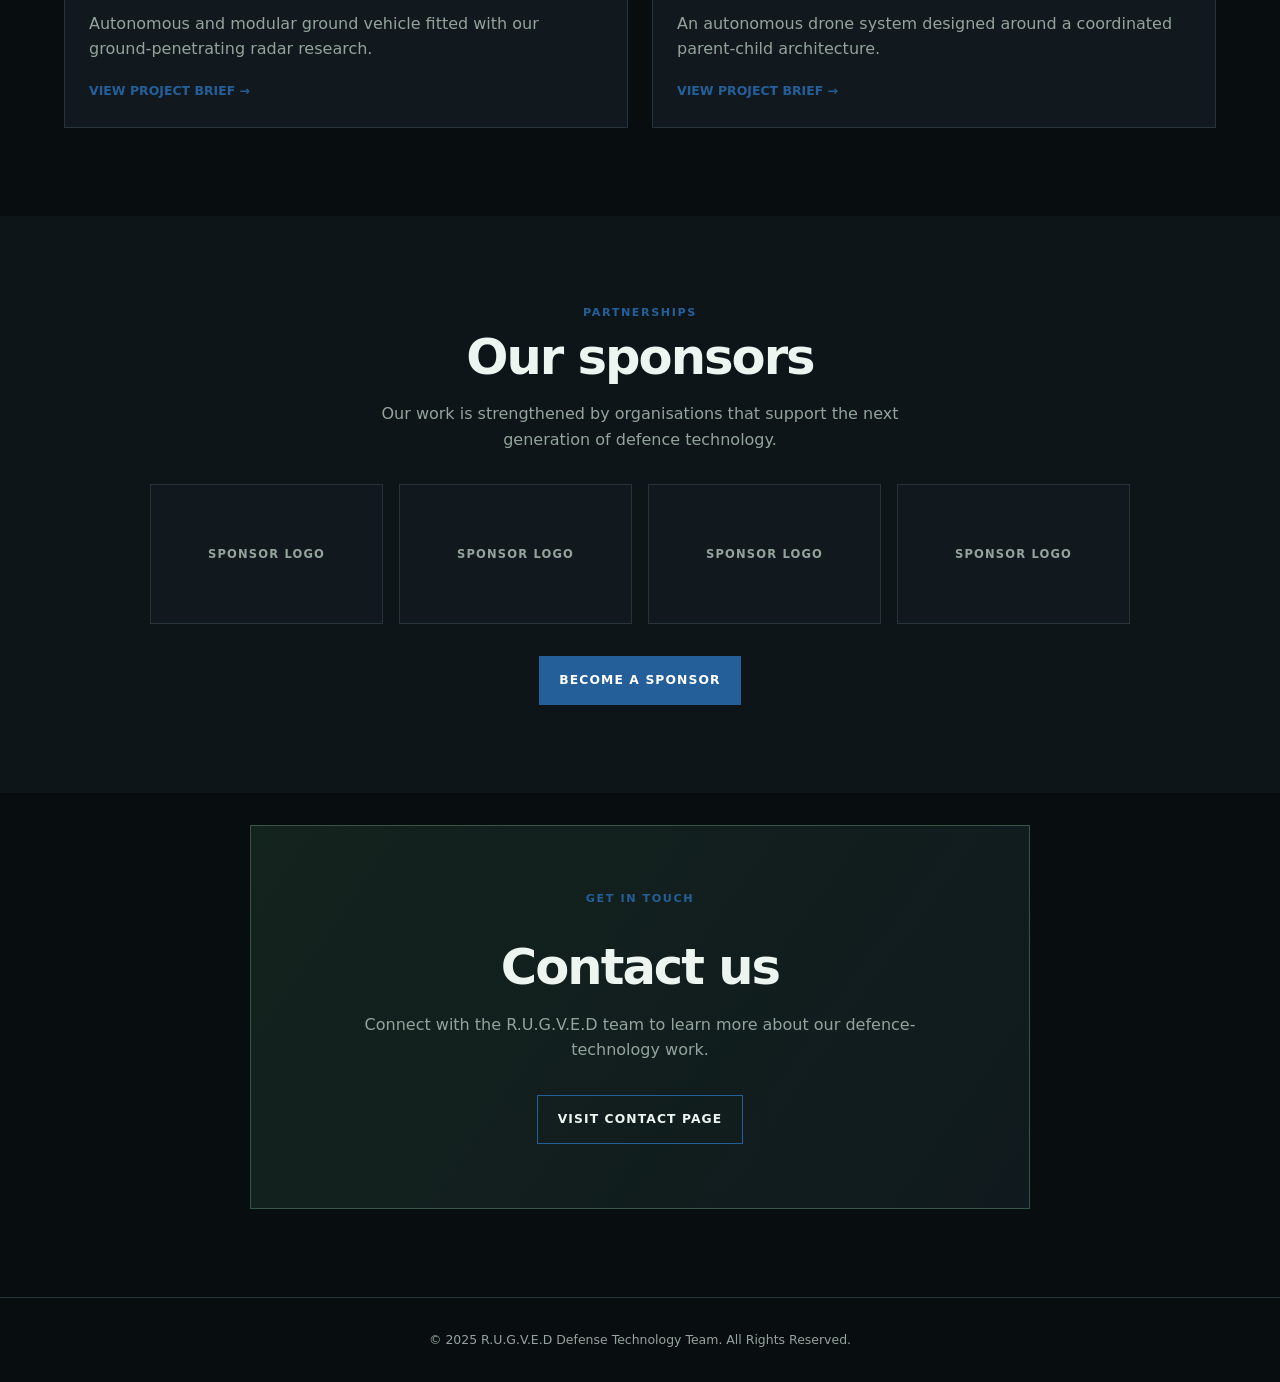
==== commit 17a45e59: "added subsystems page" ====
--- a/index.html
+++ b/index.html
@@ -14,6 +14,8 @@
     <div class="nav-links">
       <button type="button" data-scroll="#about">About</button>
       <button type="button" data-scroll="#projects">Projects</button>
+      <button type="button" data-scroll="#subsystems">Subsystems</button>
+      <a href="team.html">Team</a>
       <button type="button" data-scroll="#join">Contact</button>
     </div>
   </nav>
--- a/style.css
+++ b/style.css
@@ -49,6 +49,7 @@
   font-weight: 850;
   letter-spacing: .13em;
   padding: 0;
+  text-decoration: none;
 }
 .logo span {
   color: var(--green);
@@ -57,16 +58,17 @@
   display: flex;
   gap: 1.8rem;
 }
-.nav-links button, .text-button {
+.nav-links button, .nav-links a, .text-button {
   background: none;
   border: 0;
   color: var(--muted);
   font-size: .76rem;
   font-weight: 750;
   letter-spacing: .1em;
-  text-transform: uppercase;
-}
-.nav-links button:hover, .text-button:hover {
+  text-decoration: none;
+  text-transform: uppercase;
+}
+.nav-links button:hover, .nav-links a:hover, .text-button:hover {
   color: var(--green);
 }
 .menu-button {
@@ -212,7 +214,7 @@
 .section-kicker {
   margin-bottom: .5rem;
 }
-.about-section h2, .section-heading h2, .join-card h2 {
+.about-section h1, .about-section h2, .section-heading h2, .join-card h2 {
   font-size: clamp(2rem, 4vw, 3.1rem);
   letter-spacing: -.04em;
   line-height: 1.12;
@@ -450,7 +452,7 @@
   .nav-links.is-open {
     display: flex;
   }
-  .nav-links button {
+  .nav-links button, .nav-links a {
     text-align: left;
   }
   .hero-actions {
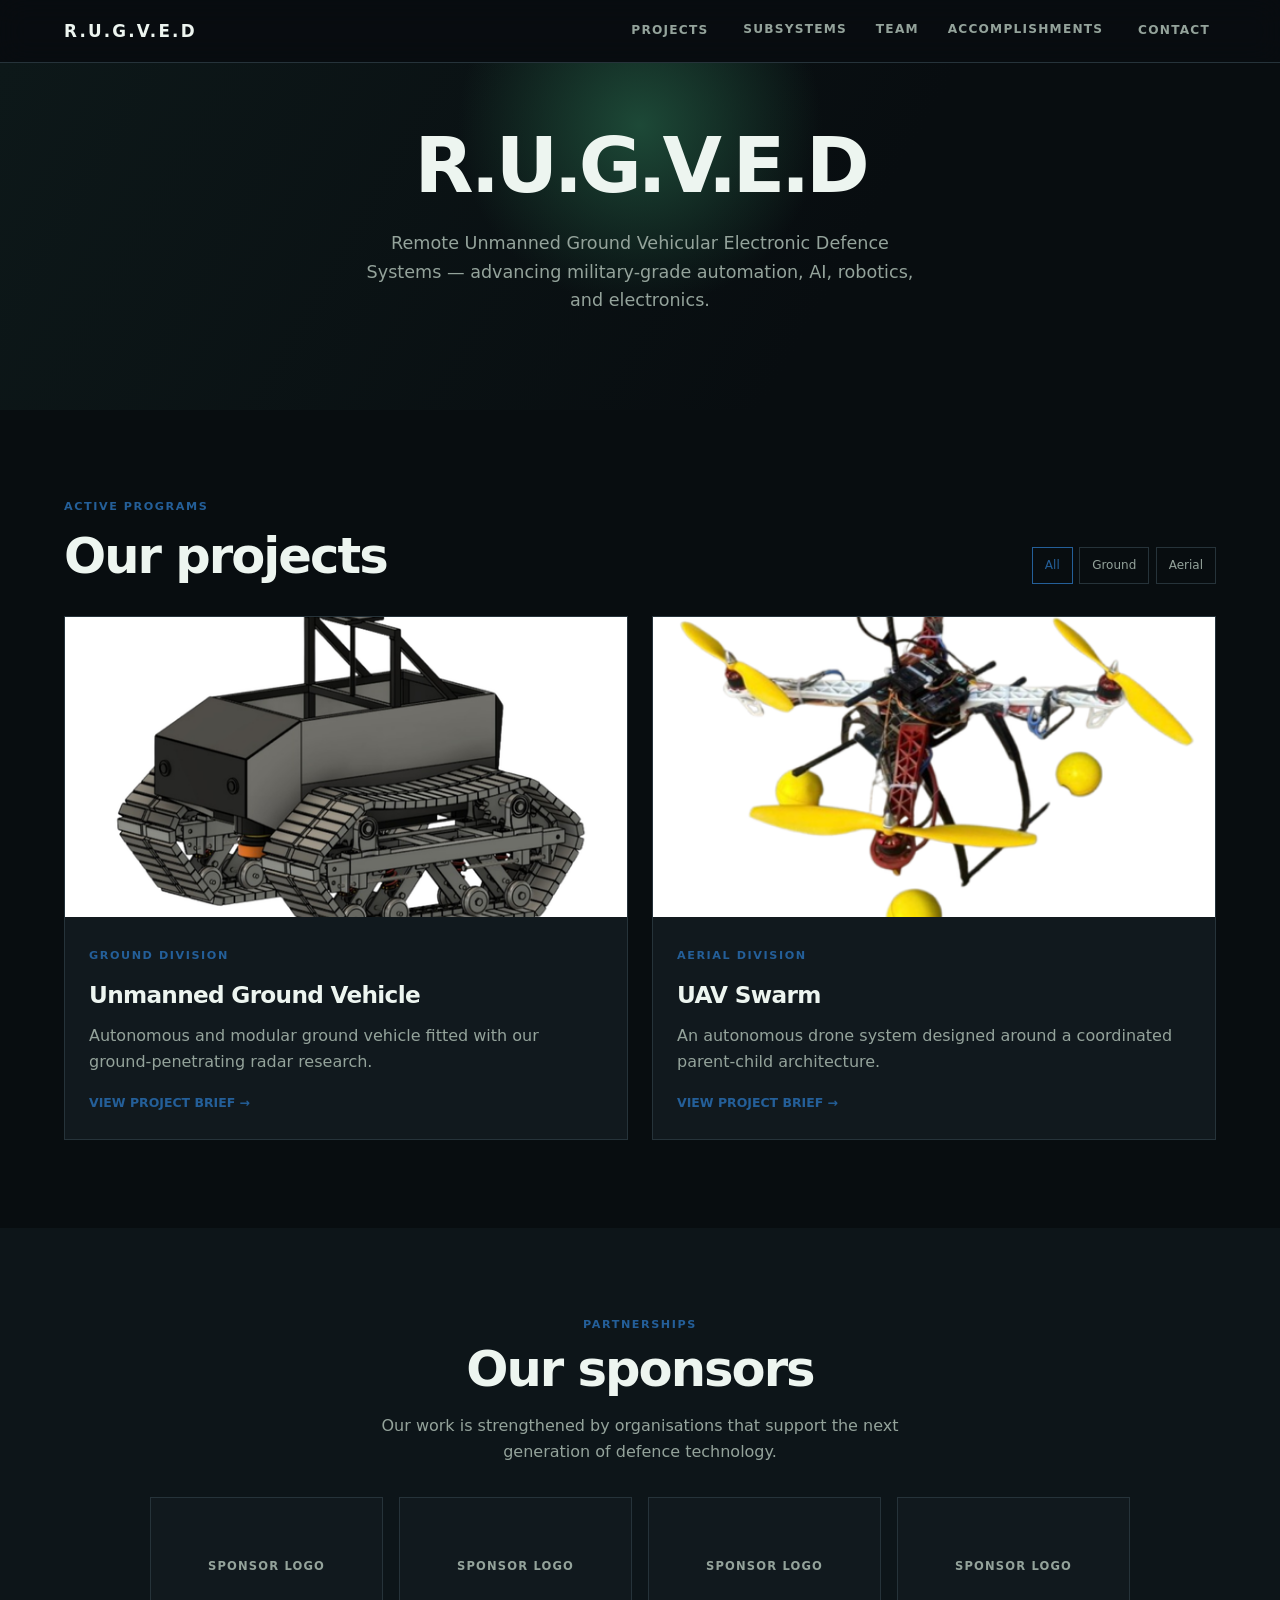
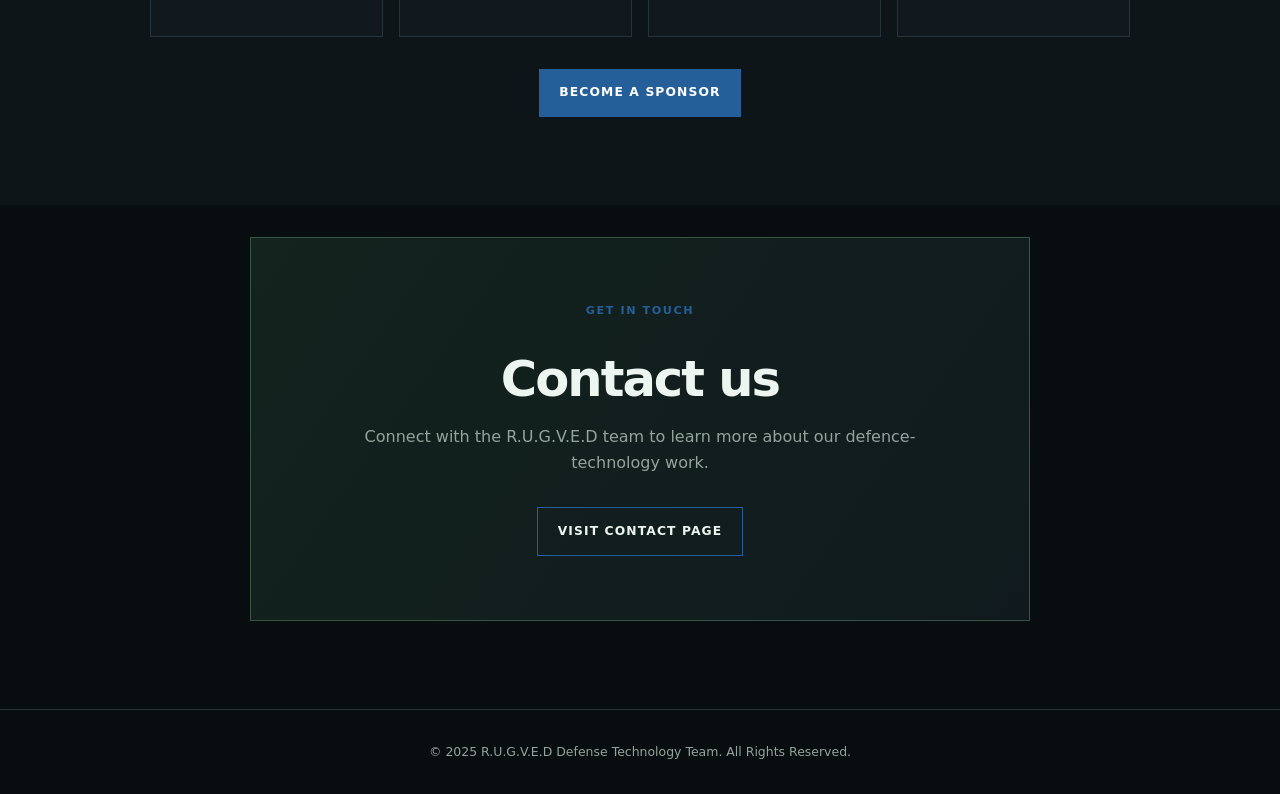
==== commit e56f92b2: "," ====
--- a/index.html
+++ b/index.html
@@ -12,10 +12,10 @@
     <button class="logo" type="button" data-scroll="#top" aria-label="Go to top">R.U.G.V.E.D</button>
     <button class="menu-button" type="button" aria-expanded="false" aria-label="Toggle navigation">☰</button>
     <div class="nav-links">
-      <button type="button" data-scroll="#about">About</button>
       <button type="button" data-scroll="#projects">Projects</button>
-      <button type="button" data-scroll="#subsystems">Subsystems</button>
+      <a href="subsystems.html">Subsystems</a>
       <a href="team.html">Team</a>
+      <a href="accomplishments.html">Accomplishments</a>
       <button type="button" data-scroll="#join">Contact</button>
     </div>
   </nav>
@@ -24,22 +24,11 @@
     <header class="hero">
       <div class="hero-grid">
         <div class="hero-content">
-          <p class="eyebrow">Defence technology initiative</p>
           <h1>R.U.G.V.E.D</h1>
           <p class="hero-copy">Remote Unmanned Ground Vehicular Electronic Defence Systems — advancing military-grade automation, AI, robotics, and electronics.</p>
-          <div class="hero-actions">
-            <button class="btn" type="button" data-scroll="#projects">Explore our tech</button>
-            <button class="text-button" type="button" data-scroll="#join">Contact us ↓</button>
-          </div>
         </div>
       </div>
     </header>
-
-    <section id="about" class="about-section">
-      <p class="eyebrow section-kicker">What we build</p>
-      <h2>Research with a real-world edge.</h2>
-      <p class="section-intro">From mechanical systems and embedded electronics to AI and strategy, we build as one team.</p>
-    </section>
 
     <section id="projects" class="projects-section">
       <div class="section-heading">
--- a/style.css
+++ b/style.css
@@ -78,18 +78,21 @@
 /* Hero */
 .hero {
   background: radial-gradient(circle at 50% 18%, #1d4937 0, transparent 26%), linear-gradient(120deg, #0d1819, var(--bg) 65%);
-  min-height: 610px;
-  padding: clamp(4rem, 9vw, 8.5rem) clamp(1.25rem, 5vw, 5rem);
+  padding: clamp(2.5rem, 5vw, 4.5rem) clamp(1.25rem, 5vw, 5rem);
   text-align: center;
 }
 .hero-grid {
-  display: grid;
+  align-items: center;
+  display: flex;
+  flex-direction: column;
   gap: 3rem;
-  grid-template-columns: 1fr;
-  justify-items: center;
+  justify-content: center;
   margin: auto;
   max-width: 840px;
-}
+  min-height: inherit;
+}
+
+
 .hero-content {
   max-width: 720px;
 }
@@ -412,6 +415,55 @@
   font-weight: 800;
   letter-spacing: .08em;
   padding: .3rem .45rem;
+}
+
+/* Timeline */
+.timeline-section {
+  margin: auto;
+  max-width: 780px;
+}
+.timeline {
+  border-left: 1px solid var(--line);
+  list-style: none;
+  margin: 0;
+  padding: 0 0 0 2rem;
+}
+.timeline-item {
+  border-left: 1px solid transparent;
+  margin-left: -2rem;
+  padding: 0 0 2.5rem 2rem;
+  position: relative;
+}
+.timeline-item:last-child {
+  padding-bottom: 0;
+}
+.timeline-item::before {
+  background: var(--green);
+  border: 3px solid var(--bg);
+  border-radius: 50%;
+  box-shadow: 0 0 0 1px var(--green);
+  content: "";
+  height: 1rem;
+  left: -2rem;
+  position: absolute;
+  top: .25rem;
+  width: 1rem;
+}
+.timeline-item h3 {
+  font-size: 1.25rem;
+  letter-spacing: -.02em;
+  margin: .4rem 0;
+}
+.timeline-item p {
+  color: var(--muted);
+  max-width: 520px;
+}
+.timeline-date {
+  color: var(--green);
+  font-size: .72rem;
+  font-weight: 800;
+  letter-spacing: .12em;
+  text-transform: uppercase;
 }
 
 /* Responsive layout */
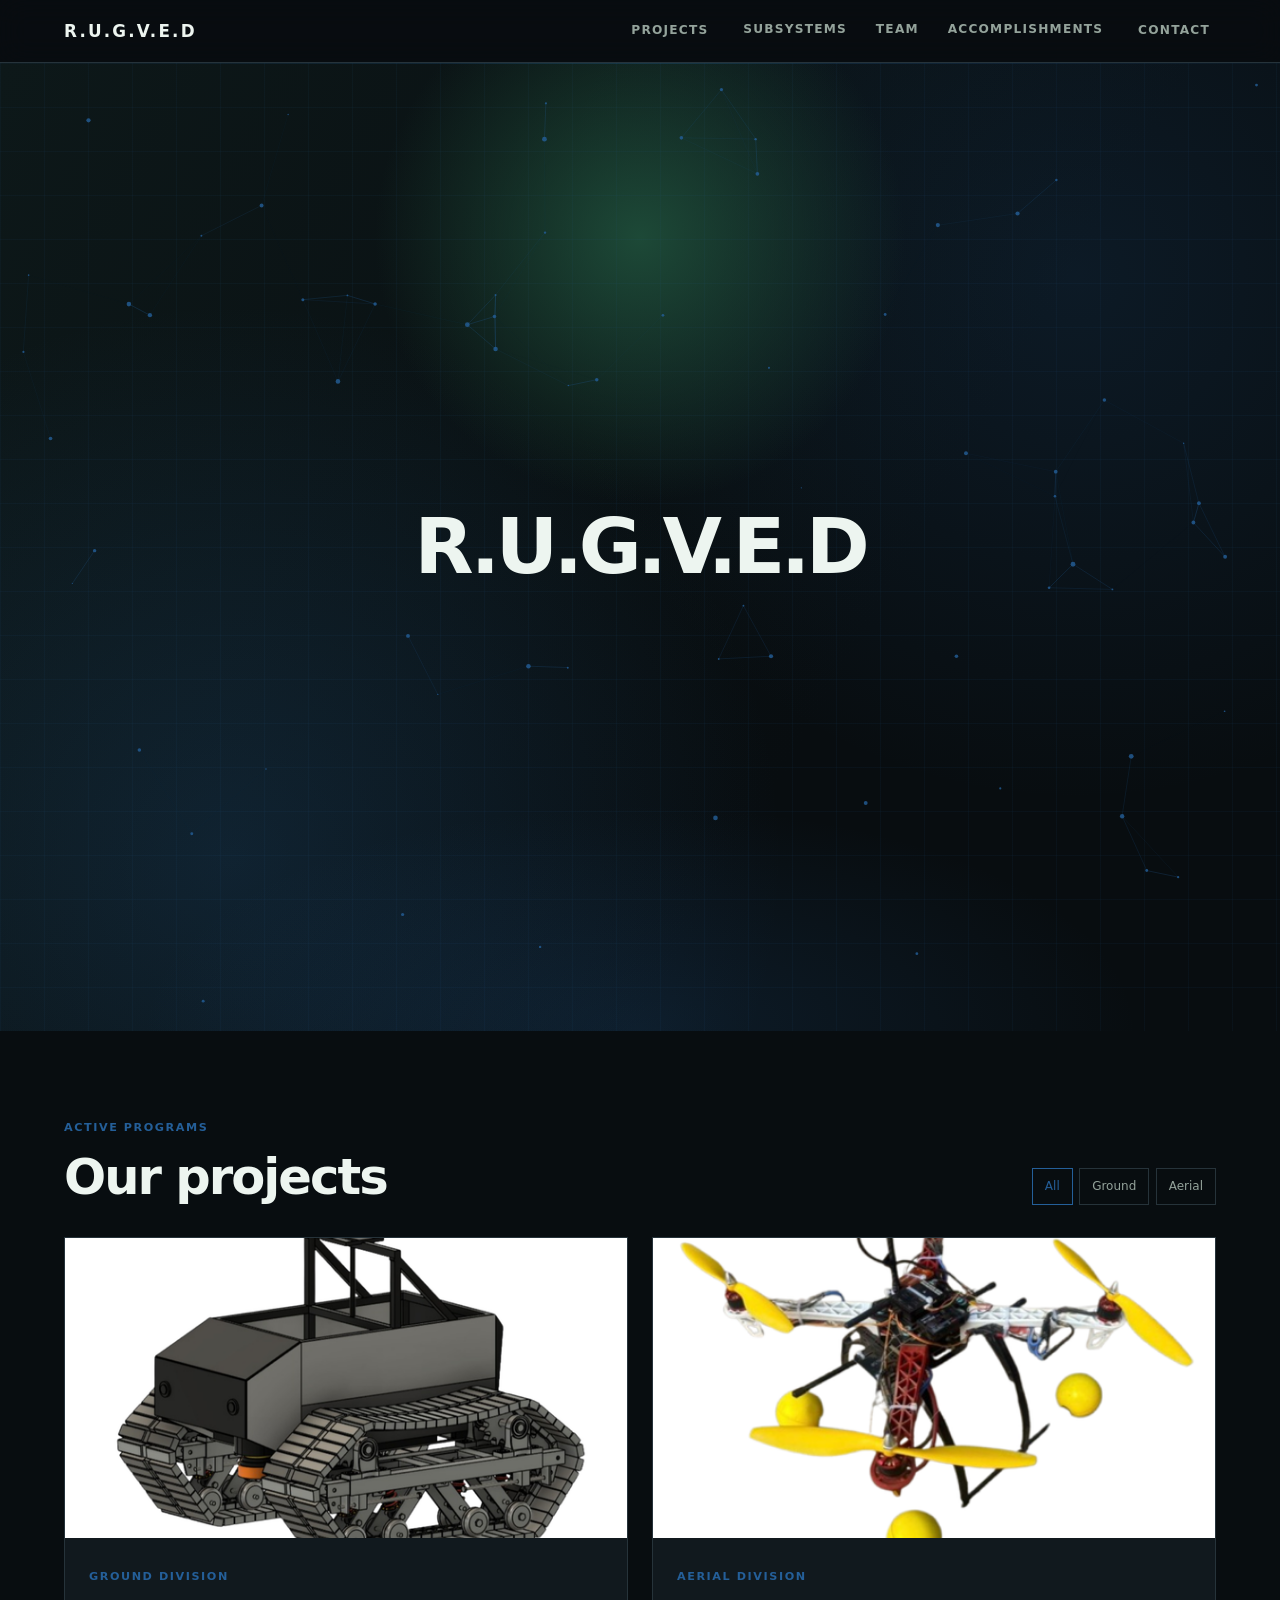
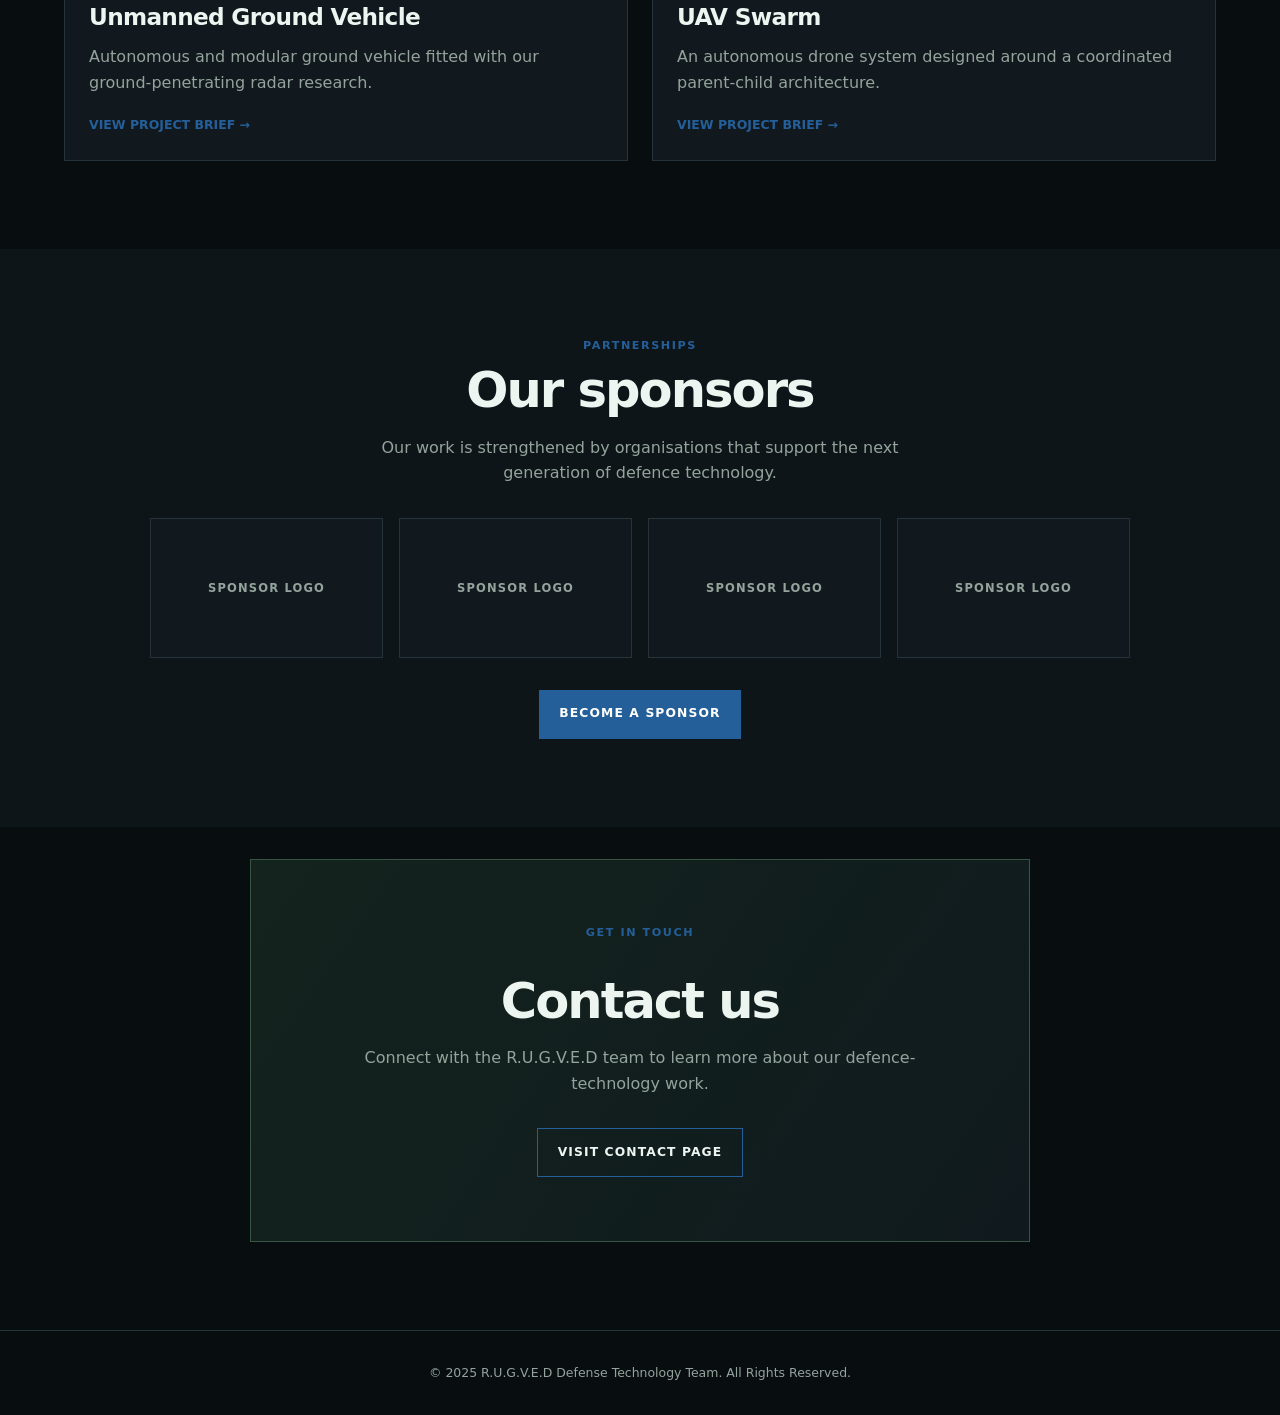
==== commit 6da6754d: "," ====
--- a/index.html
+++ b/index.html
@@ -22,10 +22,10 @@
 
   <main id="top">
     <header class="hero">
+      <canvas class="particle-canvas" aria-hidden="true"></canvas>
       <div class="hero-grid">
         <div class="hero-content">
           <h1>R.U.G.V.E.D</h1>
-          <p class="hero-copy">Remote Unmanned Ground Vehicular Electronic Defence Systems — advancing military-grade automation, AI, robotics, and electronics.</p>
         </div>
       </div>
     </header>
@@ -183,6 +183,79 @@
       menuButton.setAttribute('aria-expanded', String(isOpen));
     });
 
+    const particleCanvas = document.querySelector('.particle-canvas');
+    if (particleCanvas) {
+      const ctx = particleCanvas.getContext('2d');
+      const hero = document.querySelector('.hero');
+      let particles = [];
+      let rafId;
+
+      function resize() {
+        const rect = hero.getBoundingClientRect();
+        const dpr = Math.min(window.devicePixelRatio || 1, 2);
+        particleCanvas.width = rect.width * dpr;
+        particleCanvas.height = rect.height * dpr;
+        particleCanvas.style.width = `${rect.width}px`;
+        particleCanvas.style.height = `${rect.height}px`;
+        ctx.setTransform(dpr, 0, 0, dpr, 0, 0);
+
+        const count = Math.min(70, Math.floor(rect.width / 16));
+        particles = Array.from({ length: count }, () => ({
+          x: Math.random() * rect.width,
+          y: Math.random() * rect.height,
+          vx: (Math.random() - .5) * .35,
+          vy: (Math.random() - .5) * .35,
+          r: Math.random() * 1.8 + .6
+        }));
+      }
+
+      function draw() {
+        const rect = hero.getBoundingClientRect();
+        ctx.clearRect(0, 0, rect.width, rect.height);
+
+        for (let i = 0; i < particles.length; i++) {
+          const p = particles[i];
+          p.x += p.vx;
+          p.y += p.vy;
+          if (p.x < 0 || p.x > rect.width) p.vx *= -1;
+          if (p.y < 0 || p.y > rect.height) p.vy *= -1;
+
+          for (let j = i + 1; j < particles.length; j++) {
+            const q = particles[j];
+            const dx = p.x - q.x;
+            const dy = p.y - q.y;
+            const dist = Math.hypot(dx, dy);
+            if (dist < 110) {
+              ctx.strokeStyle = `rgba(36, 95, 153, ${(1 - dist / 110) * .35})`;
+              ctx.lineWidth = 1;
+              ctx.beginPath();
+              ctx.moveTo(p.x, p.y);
+              ctx.lineTo(q.x, q.y);
+              ctx.stroke();
+            }
+          }
+
+          ctx.fillStyle = 'rgba(36, 95, 153, .8)';
+          ctx.beginPath();
+          ctx.arc(p.x, p.y, p.r, 0, Math.PI * 2);
+          ctx.fill();
+        }
+
+        rafId = requestAnimationFrame(draw);
+      }
+
+      resize();
+      draw();
+      let resizeTimer;
+      window.addEventListener('resize', () => {
+        clearTimeout(resizeTimer);
+        resizeTimer = setTimeout(resize, 150);
+      });
+
+      const heroObserver = new ResizeObserver(() => requestAnimationFrame(resize));
+      heroObserver.observe(hero);
+    }
+
     document.addEventListener('keydown', event => {
       if (event.key === 'Escape') closeModal();
     });
--- a/style.css
+++ b/style.css
@@ -77,9 +77,48 @@
 
 /* Hero */
 .hero {
-  background: radial-gradient(circle at 50% 18%, #1d4937 0, transparent 26%), linear-gradient(120deg, #0d1819, var(--bg) 65%);
+  align-items: center;
+  background-color: var(--bg);
+  background-image:
+    linear-gradient(rgb(36 95 153 / .07) 1px, transparent 1px),
+    linear-gradient(90deg, rgb(36 95 153 / .07) 1px, transparent 1px),
+    radial-gradient(circle at 50% 18%, #1d4937 0, transparent 26%),
+    radial-gradient(circle at 18% 82%, rgb(36 95 153 / .22) 0, transparent 42%),
+    radial-gradient(circle at 84% 22%, rgb(36 95 153 / .16) 0, transparent 40%),
+    linear-gradient(120deg, #0d1819, var(--bg) 65%);
+  background-size: 44px 44px, 44px 44px, auto, auto, auto, auto;
+  display: flex;
+  min-height: calc(100svh - 60px);
   padding: clamp(2.5rem, 5vw, 4.5rem) clamp(1.25rem, 5vw, 5rem);
-  text-align: center;
+  position: relative;
+  text-align: center;
+}
+.hero::before {
+  background: linear-gradient(90deg, transparent, rgb(36 95 153 / .25), transparent);
+  content: "";
+  height: 1px;
+  left: 0;
+  position: absolute;
+  right: 0;
+  top: 0;
+}
+.particle-canvas {
+  height: 100%;
+  inset: 0;
+  pointer-events: none;
+  position: absolute;
+  width: 100%;
+}
+.hero-grid, .hero-content {
+  position: relative;
+  z-index: 1;
+}
+.hero::after {
+  background: radial-gradient(ellipse at 50% 100%, rgb(36 95 153 / .18) 0, transparent 55%);
+  content: "";
+  inset: auto 0 0;
+  height: 30%;
+  position: absolute;
 }
 .hero-grid {
   align-items: center;
@@ -94,7 +133,10 @@
 
 
 .hero-content {
-  max-width: 720px;
+  margin: 0 auto;
+  max-width: 760px;
+  text-align: center;
+  width: 100%;
 }
 .badge, .division-tag, .eyebrow, .panel-label {
   color: var(--green);
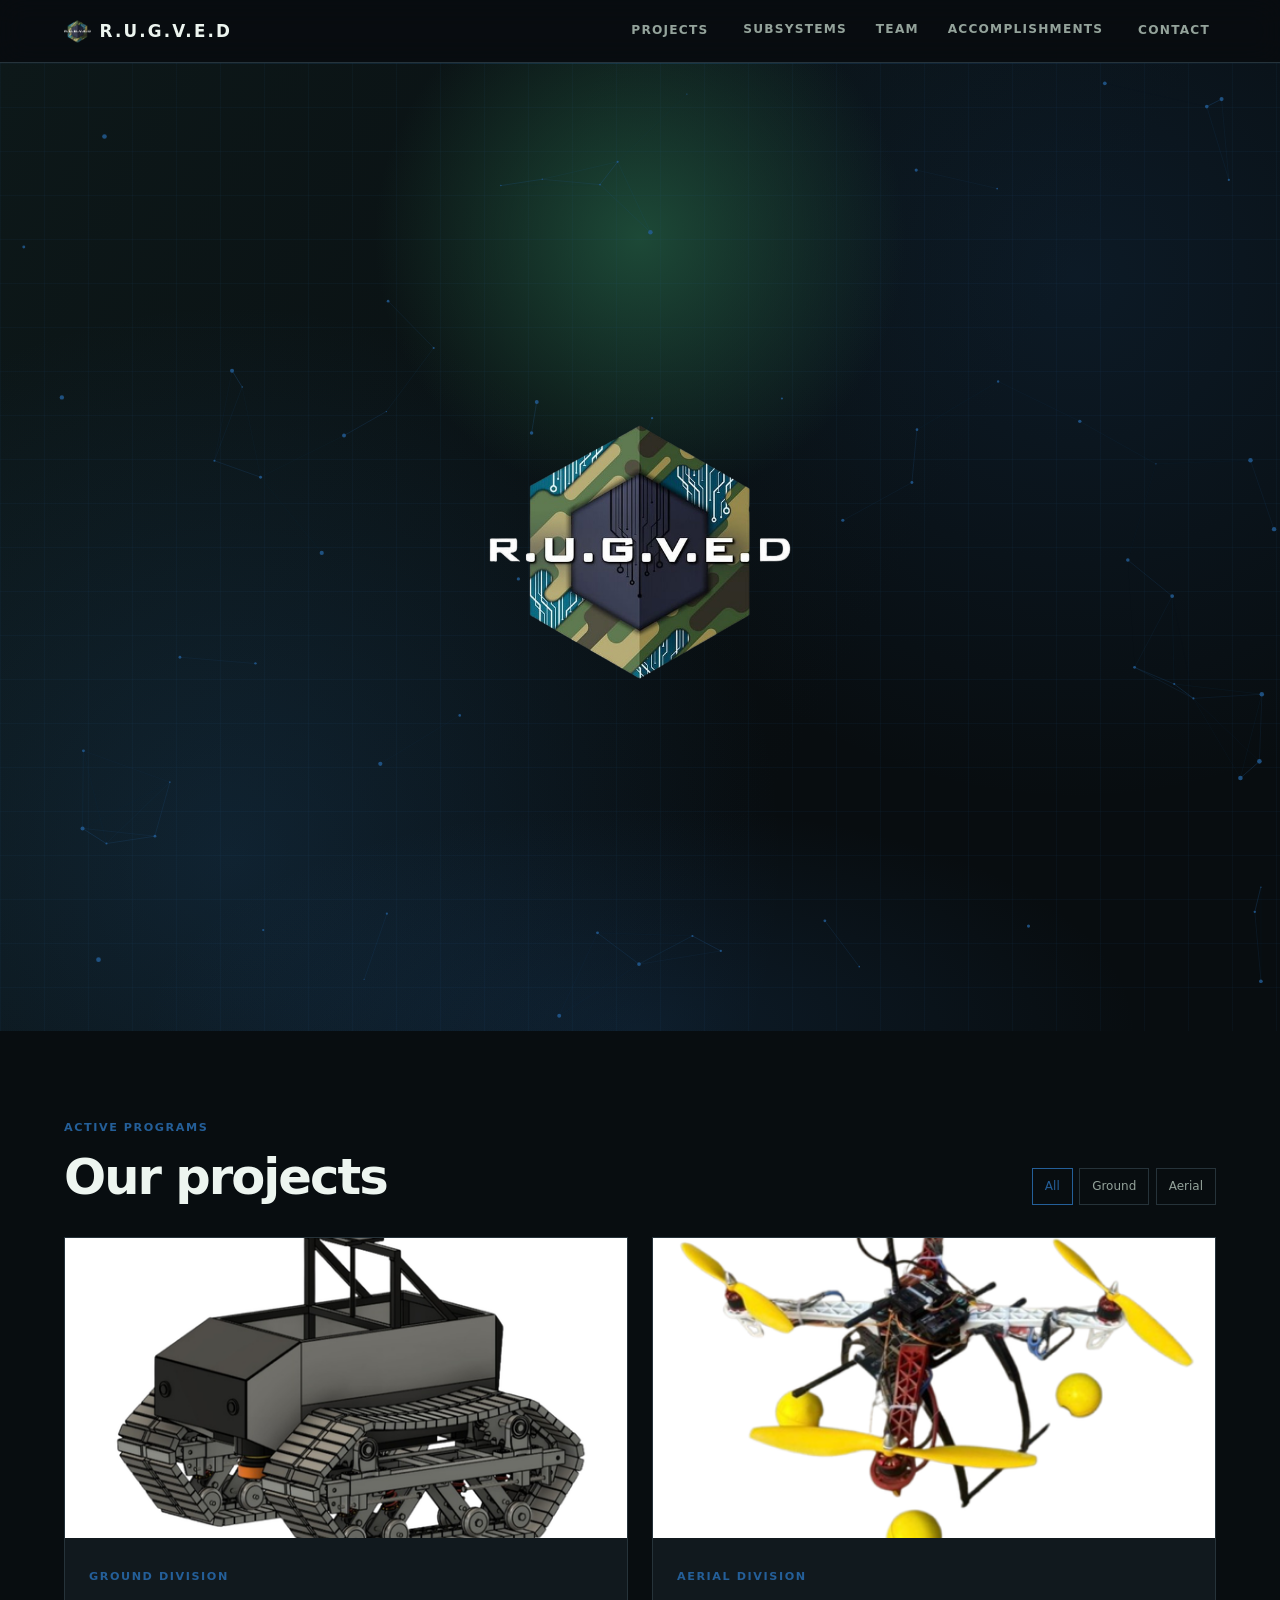
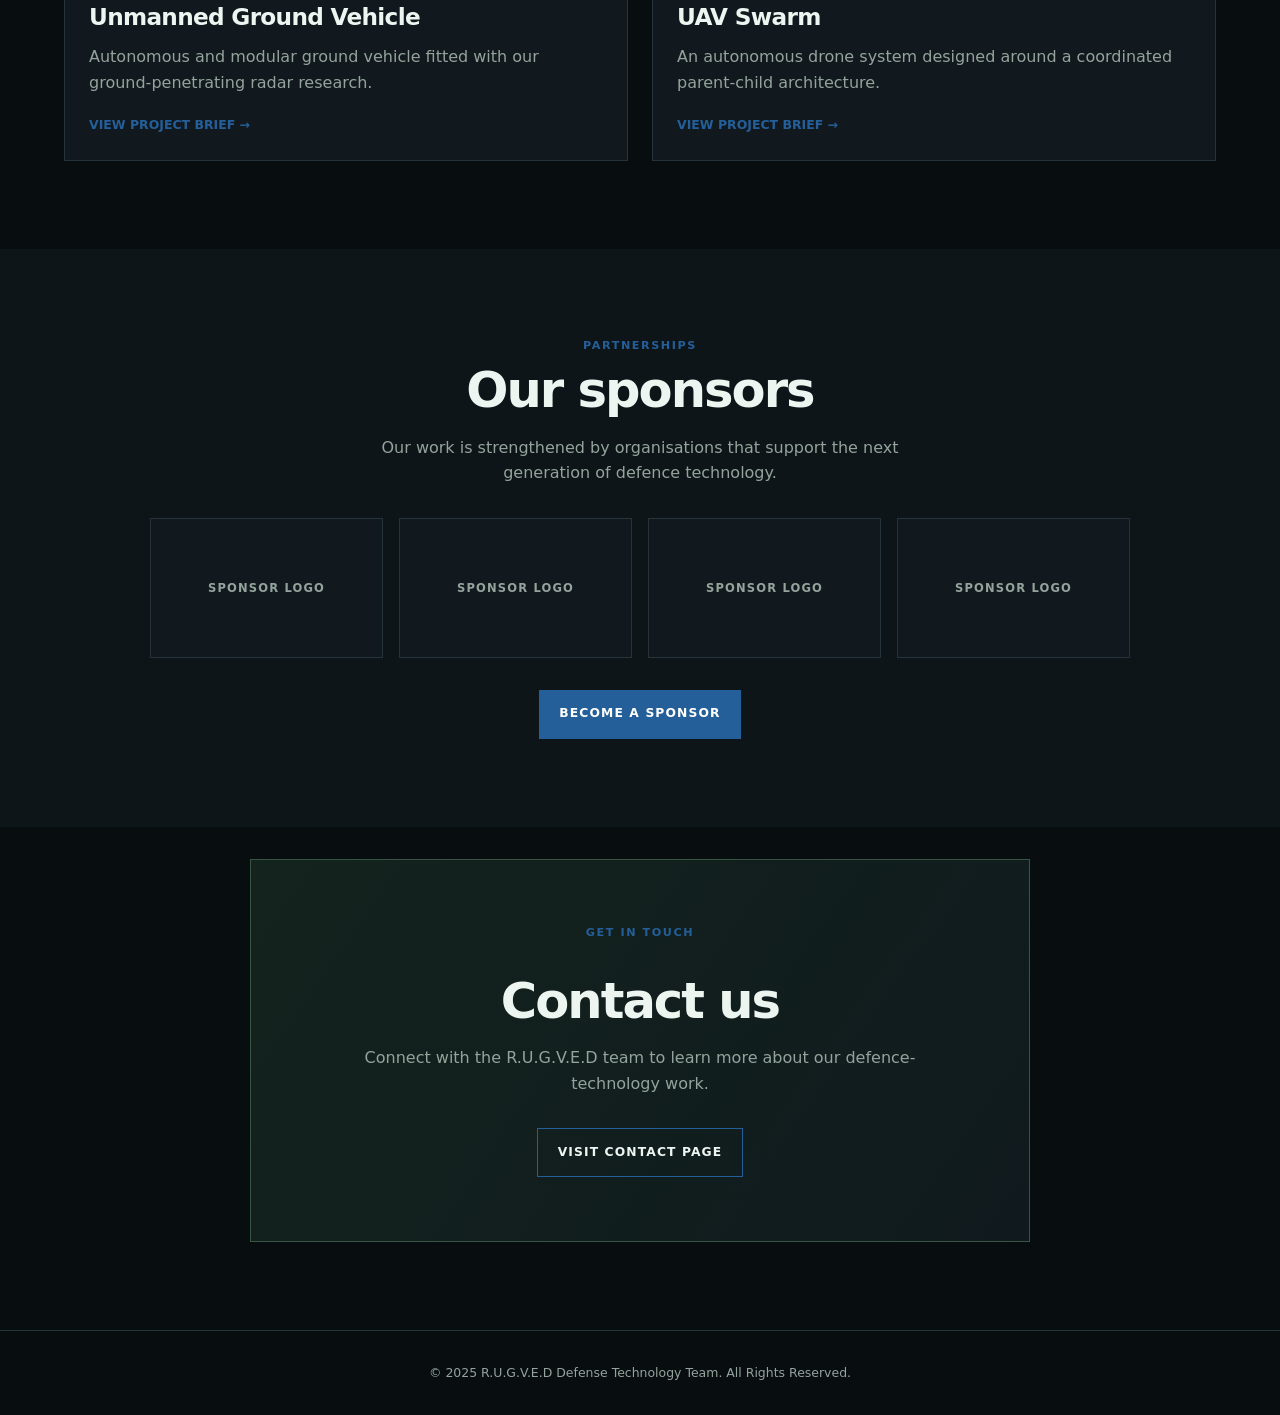
==== commit 437e5bfa: "added stuff to hero sections" ====
--- a/index.html
+++ b/index.html
@@ -9,7 +9,7 @@
 </head>
 <body>
   <nav class="navbar">
-    <button class="logo" type="button" data-scroll="#top" aria-label="Go to top">R.U.G.V.E.D</button>
+    <button class="logo" type="button" data-scroll="#top" aria-label="Go to top"><img class="navbar-logo" src="pictures/RUGVED_removedBG.png" alt="">R.U.G.V.E.D</button>
     <button class="menu-button" type="button" aria-expanded="false" aria-label="Toggle navigation">☰</button>
     <div class="nav-links">
       <button type="button" data-scroll="#projects">Projects</button>
@@ -25,7 +25,7 @@
       <canvas class="particle-canvas" aria-hidden="true"></canvas>
       <div class="hero-grid">
         <div class="hero-content">
-          <h1>R.U.G.V.E.D</h1>
+          <img class="hero-logo" src="pictures/RUGVED_removedBG.png" alt="R.U.G.V.E.D logo">
         </div>
       </div>
     </header>
@@ -183,84 +183,12 @@
       menuButton.setAttribute('aria-expanded', String(isOpen));
     });
 
-    const particleCanvas = document.querySelector('.particle-canvas');
-    if (particleCanvas) {
-      const ctx = particleCanvas.getContext('2d');
-      const hero = document.querySelector('.hero');
-      let particles = [];
-      let rafId;
-
-      function resize() {
-        const rect = hero.getBoundingClientRect();
-        const dpr = Math.min(window.devicePixelRatio || 1, 2);
-        particleCanvas.width = rect.width * dpr;
-        particleCanvas.height = rect.height * dpr;
-        particleCanvas.style.width = `${rect.width}px`;
-        particleCanvas.style.height = `${rect.height}px`;
-        ctx.setTransform(dpr, 0, 0, dpr, 0, 0);
-
-        const count = Math.min(70, Math.floor(rect.width / 16));
-        particles = Array.from({ length: count }, () => ({
-          x: Math.random() * rect.width,
-          y: Math.random() * rect.height,
-          vx: (Math.random() - .5) * .35,
-          vy: (Math.random() - .5) * .35,
-          r: Math.random() * 1.8 + .6
-        }));
-      }
-
-      function draw() {
-        const rect = hero.getBoundingClientRect();
-        ctx.clearRect(0, 0, rect.width, rect.height);
-
-        for (let i = 0; i < particles.length; i++) {
-          const p = particles[i];
-          p.x += p.vx;
-          p.y += p.vy;
-          if (p.x < 0 || p.x > rect.width) p.vx *= -1;
-          if (p.y < 0 || p.y > rect.height) p.vy *= -1;
-
-          for (let j = i + 1; j < particles.length; j++) {
-            const q = particles[j];
-            const dx = p.x - q.x;
-            const dy = p.y - q.y;
-            const dist = Math.hypot(dx, dy);
-            if (dist < 110) {
-              ctx.strokeStyle = `rgba(36, 95, 153, ${(1 - dist / 110) * .35})`;
-              ctx.lineWidth = 1;
-              ctx.beginPath();
-              ctx.moveTo(p.x, p.y);
-              ctx.lineTo(q.x, q.y);
-              ctx.stroke();
-            }
-          }
-
-          ctx.fillStyle = 'rgba(36, 95, 153, .8)';
-          ctx.beginPath();
-          ctx.arc(p.x, p.y, p.r, 0, Math.PI * 2);
-          ctx.fill();
-        }
-
-        rafId = requestAnimationFrame(draw);
-      }
-
-      resize();
-      draw();
-      let resizeTimer;
-      window.addEventListener('resize', () => {
-        clearTimeout(resizeTimer);
-        resizeTimer = setTimeout(resize, 150);
-      });
-
-      const heroObserver = new ResizeObserver(() => requestAnimationFrame(resize));
-      heroObserver.observe(hero);
-    }
-
     document.addEventListener('keydown', event => {
       if (event.key === 'Escape') closeModal();
     });
 
     renderProjects();
   </script>
+  <script src="particles.js"></script>
 </body>
 </html>
--- a/style.css
+++ b/style.css
@@ -42,14 +42,21 @@
   z-index: 10;
 }
 .logo {
+  align-items: center;
   background: none;
   border: 0;
   color: var(--text);
+  display: inline-flex;
   font-size: 1.05rem;
   font-weight: 850;
+  gap: .55rem;
   letter-spacing: .13em;
   padding: 0;
   text-decoration: none;
+}
+.navbar-logo {
+  height: 26px;
+  width: auto;
 }
 .logo span {
   color: var(--green);
@@ -113,6 +120,10 @@
   position: relative;
   z-index: 1;
 }
+.about-section > :not(.particle-canvas) {
+  position: relative;
+  z-index: 1;
+}
 .hero::after {
   background: radial-gradient(ellipse at 50% 100%, rgb(36 95 153 / .18) 0, transparent 55%);
   content: "";
@@ -176,6 +187,12 @@
   font-size: 1.1rem;
   margin: 1.5rem auto 2rem;
   max-width: 560px;
+}
+.hero-logo {
+  display: block;
+  margin: 0 auto;
+  max-height: 300px;
+  width: auto;
 }
 .hero-actions {
   align-items: center;
@@ -254,6 +271,7 @@
 }
 .about-section {
   background: #0d1519;
+  position: relative;
   text-align: center;
 }
 .section-kicker {
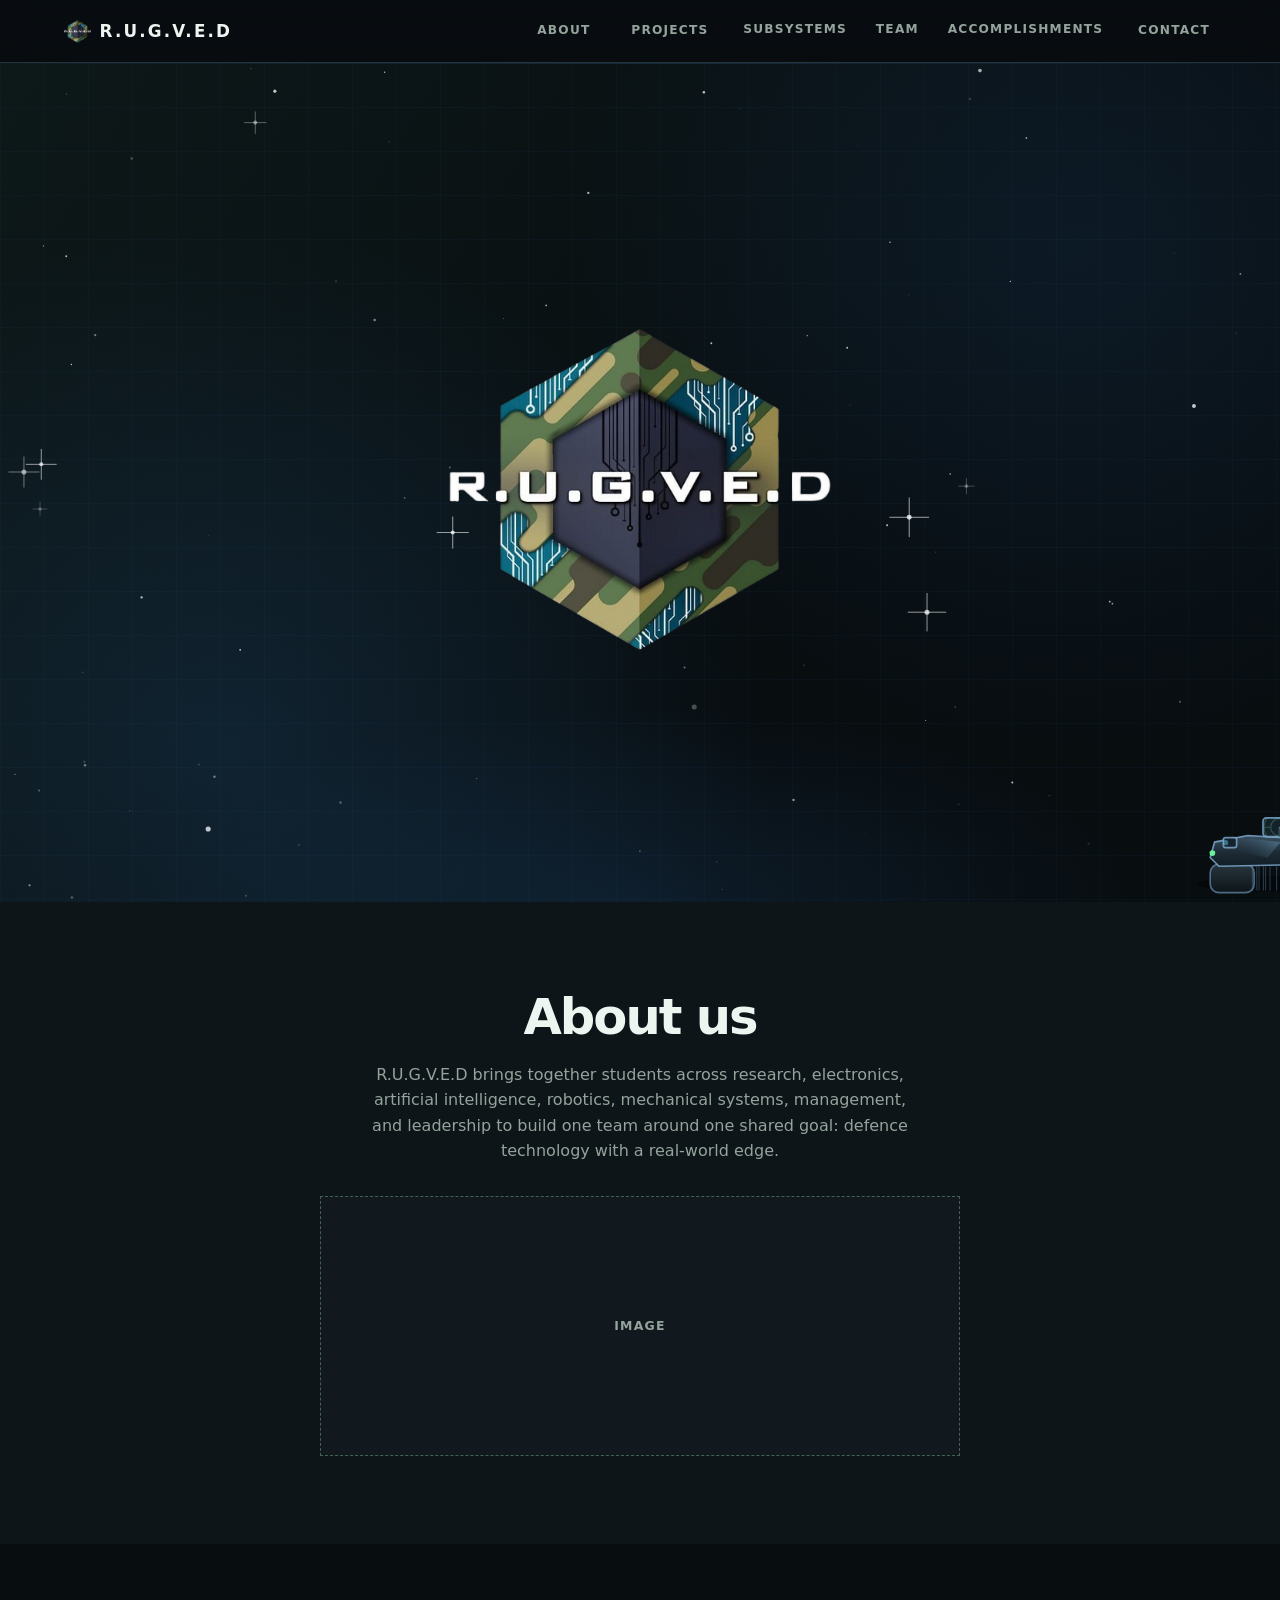
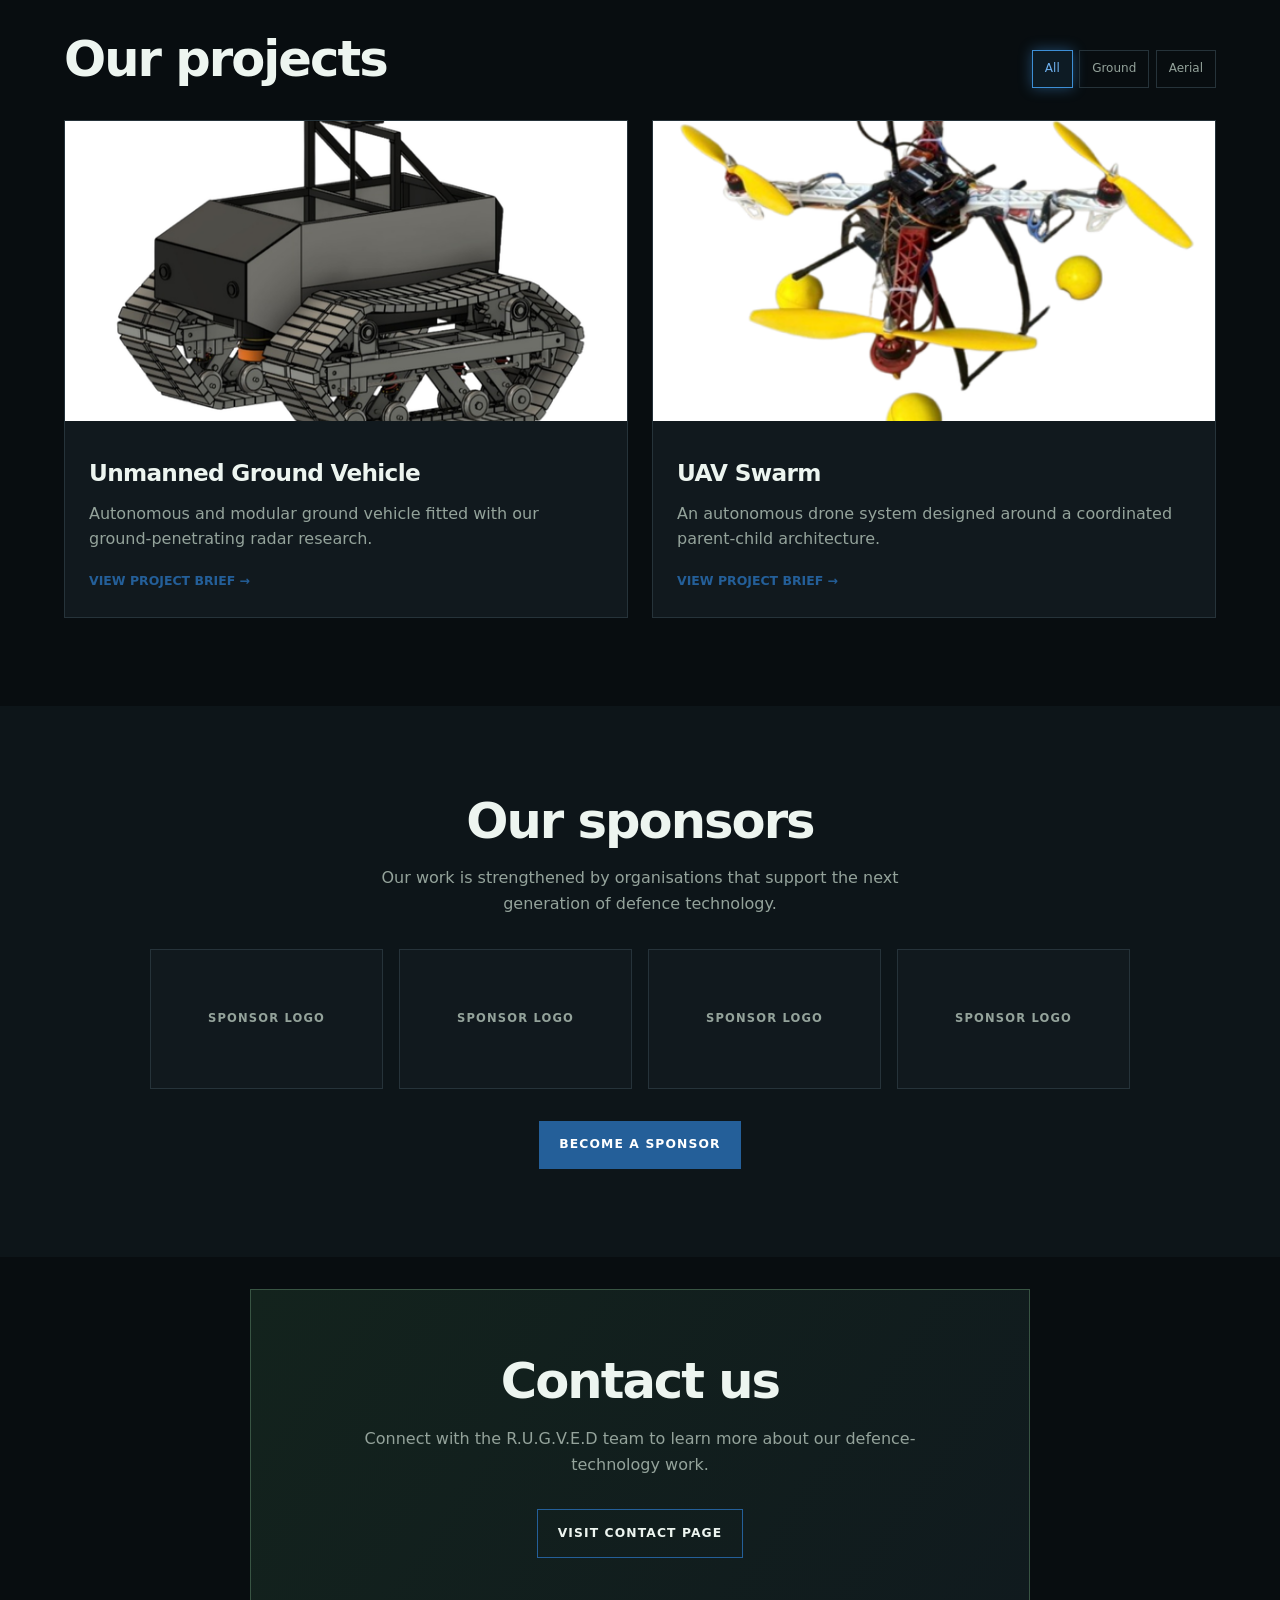
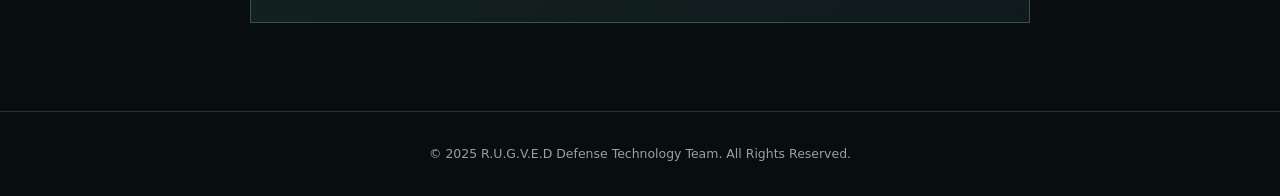
==== commit 2a342324: "changes" ====
--- a/index.html
+++ b/index.html
@@ -9,9 +9,10 @@
 </head>
 <body>
   <nav class="navbar">
-    <button class="logo" type="button" data-scroll="#top" aria-label="Go to top"><img class="navbar-logo" src="pictures/RUGVED_removedBG.png" alt="">R.U.G.V.E.D</button>
+    <a class="logo" href="index.html" aria-label="Go to landing page"><img class="navbar-logo" src="pictures/RUGVED_removedBG.png" alt="">R.U.G.V.E.D</a>
     <button class="menu-button" type="button" aria-expanded="false" aria-label="Toggle navigation">☰</button>
     <div class="nav-links">
+      <button type="button" data-scroll="#about">About</button>
       <button type="button" data-scroll="#projects">Projects</button>
       <a href="subsystems.html">Subsystems</a>
       <a href="team.html">Team</a>
@@ -25,15 +26,22 @@
       <canvas class="particle-canvas" aria-hidden="true"></canvas>
       <div class="hero-grid">
         <div class="hero-content">
-          <img class="hero-logo" src="pictures/RUGVED_removedBG.png" alt="R.U.G.V.E.D logo">
+          <button class="hero-logo-button" type="button" data-scroll="#about" aria-label="Go to about section">
+            <img class="hero-logo" src="pictures/RUGVED_removedBG.png" alt="R.U.G.V.E.D logo">
+          </button>
         </div>
       </div>
     </header>
 
+    <section id="about" class="about-section text-section">
+      <h2>About us</h2>
+      <p class="section-intro">R.U.G.V.E.D brings together students across research, electronics, artificial intelligence, robotics, mechanical systems, management, and leadership to build one team around one shared goal: defence technology with a real-world edge.</p>
+      <div class="image-placeholder" title="Add image here">Image</div>
+    </section>
+
     <section id="projects" class="projects-section">
       <div class="section-heading">
         <div>
-          <p class="eyebrow">Active programs</p>
           <h2>Our projects</h2>
         </div>
         <div class="filters" aria-label="Filter projects">
@@ -46,7 +54,6 @@
         <article class="project-card">
           <img src="pictures/ugv.png" alt="Aegis unmanned ground vehicle">
           <div class="card-content">
-            <span class="division-tag">Ground division</span>
             <h3>Unmanned Ground Vehicle</h3>
             <p>Autonomous and modular ground vehicle fitted with our ground-penetrating radar research.</p>
             <button class="details-button" type="button" data-project="ground">View project brief →</button>
@@ -55,7 +62,6 @@
         <article class="project-card">
           <img src="pictures/swarm.png" alt="Aegis UAV swarm">
           <div class="card-content">
-            <span class="division-tag">Aerial division</span>
             <h3>UAV Swarm</h3>
             <p>An autonomous drone system designed around a coordinated parent-child architecture.</p>
             <button class="details-button" type="button" data-project="aerial">View project brief →</button>
@@ -65,7 +71,6 @@
     </section>
 
     <section id="sponsors" class="sponsors-section">
-      <p class="eyebrow section-kicker">Partnerships</p>
       <h2>Our sponsors</h2>
       <p class="section-intro">Our work is strengthened by organisations that support the next generation of defence technology.</p>
       <div class="sponsor-grid" aria-label="Sponsor logos">
@@ -79,7 +84,6 @@
 
     <section id="join" class="join-section">
       <div class="join-card">
-        <p class="eyebrow">Get in touch</p>
         <h2>Contact us</h2>
         <p>Connect with the R.U.G.V.E.D team to learn more about our defence-technology work.</p>
         <a href="https://rugved.co.in/#contact" class="btn btn-secondary">Visit contact page</a>
@@ -92,7 +96,6 @@
   <div class="modal-backdrop" id="project-modal" hidden>
     <section class="project-modal" role="dialog" aria-modal="true" aria-labelledby="modal-title">
       <button class="close-button" type="button" aria-label="Close project brief">×</button>
-      <span class="division-tag" id="modal-division"></span>
       <h2 id="modal-title"></h2>
       <p id="modal-detail"></p>
       <div class="tag-list" id="modal-tags"></div>
@@ -134,7 +137,6 @@
         <article class="project-card">
           <img src="${project.image}" alt="${project.alt}">
           <div class="card-content">
-            <span class="division-tag">${project.division}</span>
             <h3>${project.name}</h3>
             <p>${project.summary}</p>
             <button class="details-button" type="button" data-project="${project.type}">View project brief →</button>
@@ -147,7 +149,6 @@
       const project = projects.find(item => item.type === projectType);
       if (!project) return;
 
-      document.querySelector('#modal-division').textContent = project.division;
       document.querySelector('#modal-title').textContent = project.name;
       document.querySelector('#modal-detail').textContent = project.detail;
       document.querySelector('#modal-tags').innerHTML = project.tags.map(tag => `<span>${tag}</span>`).join('');
@@ -189,6 +190,6 @@
 
     renderProjects();
   </script>
-  <script src="particles.js"></script>
+  <script src="drones.js"></script>
 </body>
 </html>
--- a/style.css
+++ b/style.css
@@ -7,6 +7,7 @@
   --text: #edf5f0;
   --muted: #94a39b;
   --font: Inter, ui-sans-serif, system-ui, -apple-system, BlinkMacSystemFont, "Segoe UI", sans-serif;
+  --nav-h: 61px;
 }
 * {
   box-sizing: border-box;
@@ -56,7 +57,12 @@
 }
 .navbar-logo {
   height: 26px;
+  transition: filter .2s, transform .2s;
   width: auto;
+}
+.logo:hover .navbar-logo {
+  filter: drop-shadow(0 0 8px rgb(61 143 214 / .9));
+  transform: scale(1.05);
 }
 .logo span {
   color: var(--green);
@@ -73,10 +79,13 @@
   font-weight: 750;
   letter-spacing: .1em;
   text-decoration: none;
-  text-transform: uppercase;
+  text-shadow: none;
+  text-transform: uppercase;
+  transition: color .2s, text-shadow .2s;
 }
 .nav-links button:hover, .nav-links a:hover, .text-button:hover {
-  color: var(--green);
+  color: #6fb2f0;
+  text-shadow: 0 0 10px rgb(61 143 214 / .9), 0 0 22px rgb(61 143 214 / .5);
 }
 .menu-button {
   display: none;
@@ -89,14 +98,14 @@
   background-image:
     linear-gradient(rgb(36 95 153 / .07) 1px, transparent 1px),
     linear-gradient(90deg, rgb(36 95 153 / .07) 1px, transparent 1px),
-    radial-gradient(circle at 50% 18%, #1d4937 0, transparent 26%),
     radial-gradient(circle at 18% 82%, rgb(36 95 153 / .22) 0, transparent 42%),
     radial-gradient(circle at 84% 22%, rgb(36 95 153 / .16) 0, transparent 40%),
     linear-gradient(120deg, #0d1819, var(--bg) 65%);
-  background-size: 44px 44px, 44px 44px, auto, auto, auto, auto;
-  display: flex;
-  min-height: calc(100svh - 60px);
-  padding: clamp(2.5rem, 5vw, 4.5rem) clamp(1.25rem, 5vw, 5rem);
+  background-size: 44px 44px, 44px 44px, auto, auto, auto;
+  display: flex;
+  height: calc(100svh - var(--nav-h));
+  overflow: hidden;
+  padding: clamp(1.5rem, 4vh, 3rem) clamp(1.25rem, 5vw, 5rem);
   position: relative;
   text-align: center;
 }
@@ -139,7 +148,7 @@
   justify-content: center;
   margin: auto;
   max-width: 840px;
-  min-height: inherit;
+  min-height: 0;
 }
 
 
@@ -191,8 +200,20 @@
 .hero-logo {
   display: block;
   margin: 0 auto;
-  max-height: 300px;
+  max-height: min(380px, 55vh);
   width: auto;
+}
+.hero-logo-button {
+  background: none;
+  border: 0;
+  cursor: pointer;
+  display: block;
+  margin: 0 auto;
+  padding: 0;
+  transition: transform .25s;
+}
+.hero-logo-button:hover {
+  transform: scale(1.03);
 }
 .hero-actions {
   align-items: center;
@@ -211,10 +232,13 @@
   padding: .85rem 1.2rem;
   text-decoration: none;
   text-transform: uppercase;
-  transition: transform .2s, box-shadow .2s;
+  transition: transform .2s, box-shadow .2s, background-color .2s, border-color .2s, color .2s;
 }
 .btn:hover {
-  box-shadow: 0 10px 28px rgb(36 95 153 / .35);
+  background: #3d8fd6;
+  border-color: #3d8fd6;
+  box-shadow: 0 0 18px rgb(61 143 214 / .75), 0 0 40px rgb(61 143 214 / .45);
+  color: #fff;
   transform: translateY(-2px);
 }
 .mission-panel {
@@ -287,6 +311,102 @@
   margin: 1rem auto 0;
   max-width: 560px;
 }
+.image-placeholder {
+  align-items: center;
+  background: var(--panel);
+  border: 1px dashed #456154;
+  color: var(--muted);
+  display: flex;
+  font-size: .78rem;
+  font-weight: 800;
+  justify-content: center;
+  letter-spacing: .1em;
+  margin: 2rem auto 0;
+  max-width: 640px;
+  min-height: 260px;
+  text-transform: uppercase;
+  width: 100%;
+}
+.image-placeholder img {
+  height: 100%;
+  object-fit: cover;
+  width: 100%;
+}
+
+/* Subsystem cards and detail pages */
+.card-link {
+  color: inherit;
+  display: block;
+  text-decoration: none;
+  transition: border-color .25s, transform .25s, box-shadow .25s;
+}
+.card-link:hover {
+  border-color: #3d8fd6;
+  box-shadow: 0 0 22px rgb(61 143 214 / .3);
+  transform: translateY(-5px);
+}
+.card-link .card-content h3 {
+  transition: color .2s, text-shadow .2s;
+}
+.card-link:hover .card-content h3 {
+  color: #6fb2f0;
+  text-shadow: 0 0 12px rgb(61 143 214 / .7);
+}
+.card-more {
+  color: var(--green);
+  display: inline-block;
+  font-size: .78rem;
+  font-weight: 800;
+  letter-spacing: .06em;
+  margin-top: 1.1rem;
+  text-transform: uppercase;
+  transition: color .2s, text-shadow .2s;
+}
+.card-link:hover .card-more {
+  color: #6fb2f0;
+  text-shadow: 0 0 10px rgb(61 143 214 / .8);
+}
+.detail-intro {
+  color: var(--muted);
+  margin: 1rem auto 0;
+  max-width: 680px;
+}
+.focus-list {
+  display: grid;
+  gap: 1px;
+  grid-template-columns: repeat(auto-fit, minmax(230px, 1fr));
+  margin-top: 2.5rem;
+}
+.focus-list li {
+  background: var(--panel);
+  border: 1px solid var(--line);
+  list-style: none;
+  padding: 1.4rem;
+}
+.focus-list h3 {
+  font-size: 1.1rem;
+  letter-spacing: -.02em;
+  margin-bottom: .5rem;
+}
+.focus-list p {
+  color: var(--muted);
+  font-size: .92rem;
+}
+.back-link {
+  color: var(--green);
+  display: inline-block;
+  font-size: .76rem;
+  font-weight: 800;
+  letter-spacing: .1em;
+  margin-bottom: 1.4rem;
+  text-transform: uppercase;
+  transition: color .2s, text-shadow .2s;
+}
+.back-link:hover {
+  color: #6fb2f0;
+  text-decoration: underline;
+  text-shadow: 0 0 10px rgb(61 143 214 / .8);
+}
 .projects-section {
   margin: auto;
   max-width: 1280px;
@@ -307,10 +427,13 @@
   color: var(--muted);
   font-size: .75rem;
   padding: .5rem .75rem;
+  transition: border-color .2s, color .2s, box-shadow .2s, background-color .2s;
 }
 .filters button.active, .filters button:hover {
-  border-color: var(--green);
-  color: var(--green);
+  background: rgb(61 143 214 / .1);
+  border-color: #3d8fd6;
+  box-shadow: 0 0 14px rgb(61 143 214 / .45);
+  color: #6fb2f0;
 }
 .project-grid {
   display: grid;
@@ -323,6 +446,9 @@
   overflow: hidden;
   transition: border-color .25s, transform .25s;
 }
+.about-grid {
+  margin-top: 2rem;
+}
 .project-card:hover {
   border-color: #568168;
   transform: translateY(-5px);
@@ -353,6 +479,11 @@
   margin-top: 1.2rem;
   padding: 0;
   text-transform: uppercase;
+  transition: color .2s, text-shadow .2s;
+}
+.details-button:hover {
+  color: #6fb2f0;
+  text-shadow: 0 0 10px rgb(61 143 214 / .85), 0 0 20px rgb(61 143 214 / .45);
 }
 
 /* Sponsors */
@@ -418,7 +549,9 @@
   color: var(--text);
 }
 .btn-secondary:hover {
-  color: var(--green);
+  background: rgb(61 143 214 / .12);
+  border-color: #3d8fd6;
+  color: #6fb2f0;
 }
 footer {
   border-top: 1px solid var(--line);
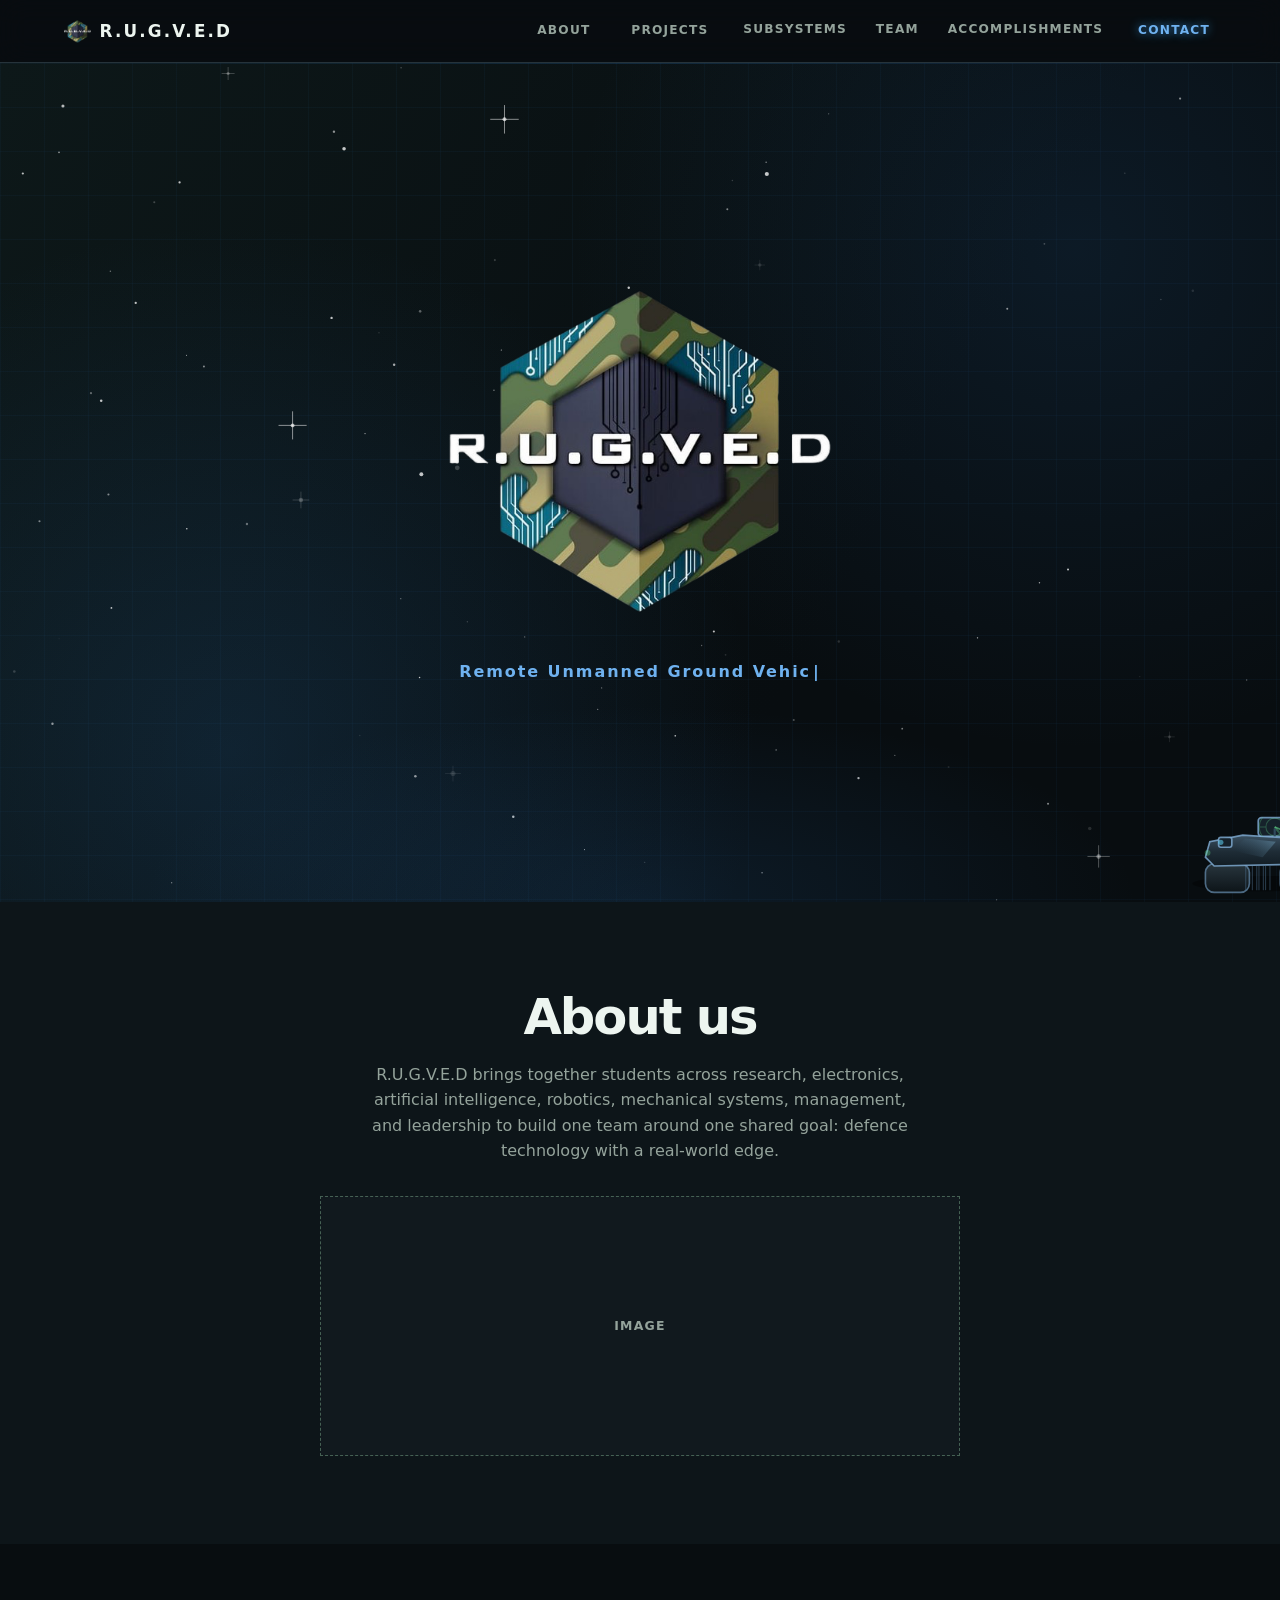
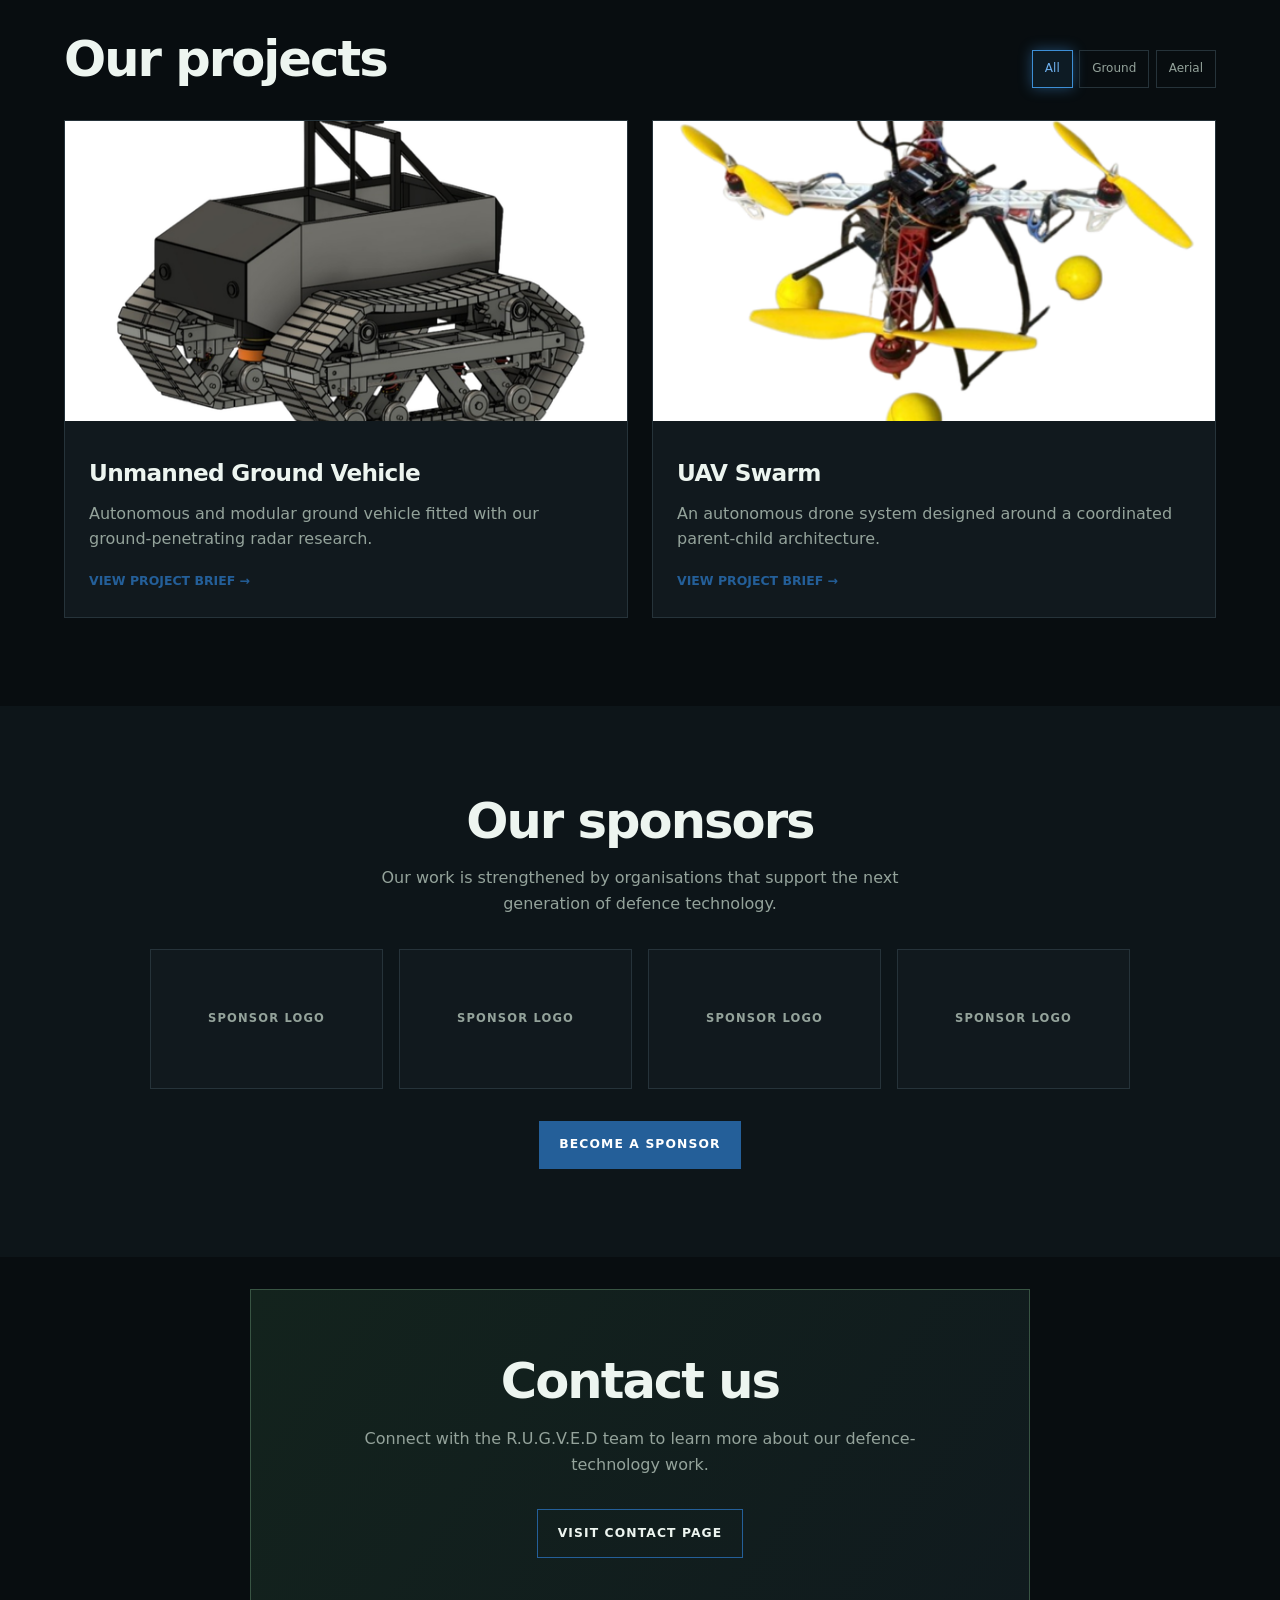
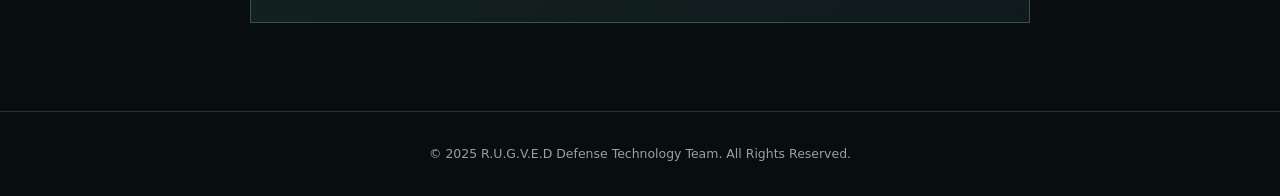
==== commit a17c13b7: "changed files" ====
--- a/index.html
+++ b/index.html
@@ -191,5 +191,6 @@
     renderProjects();
   </script>
   <script src="drones.js"></script>
+  <script src="dynamic.js"></script>
 </body>
 </html>
--- a/style.css
+++ b/style.css
@@ -712,3 +712,58 @@
     height: 240px;
   }
 }
+
+/* Dynamic layer */
+.scroll-progress {
+  background: linear-gradient(90deg, #245f99, #6fb2f0);
+  height: 2px;
+  left: 0;
+  position: fixed;
+  top: 0;
+  transform: scaleX(0);
+  transform-origin: 0 50%;
+  width: 100%;
+  z-index: 30;
+}
+.navbar { transition: box-shadow .25s, background-color .25s; }
+.navbar.scrolled { background: rgb(8 13 16 / .96); box-shadow: 0 8px 28px rgb(0 0 0 / .4); }
+.nav-links .active { color: #6fb2f0; text-shadow: 0 0 10px rgb(61 143 214 / .9); }
+
+.typed {
+  color: #6fb2f0;
+  font-size: clamp(.8rem, 2vw, 1rem);
+  font-weight: 700;
+  letter-spacing: .12em;
+  margin: 1.5rem auto 0;
+  max-width: 560px;
+  min-height: 3.2em;
+}
+.typed::after { animation: caret 1s steps(2) infinite; content: "|"; margin-left: 2px; }
+
+.reveal { opacity: 0; }
+.reveal.in { animation: rise .7s cubic-bezier(.2, .7, .2, 1) var(--d, 0ms) backwards; opacity: 1; }
+
+.project-card { position: relative; }
+.project-card::after {
+  background: radial-gradient(320px circle at var(--mx, 50%) var(--my, 50%), rgb(61 143 214 / .18), transparent 60%);
+  content: "";
+  inset: 0;
+  opacity: 0;
+  pointer-events: none;
+  position: absolute;
+  transition: opacity .3s;
+}
+.project-card:hover::after { opacity: 1; }
+
+.modal-backdrop:not([hidden]) { animation: fade .2s ease-out; }
+.project-modal { animation: pop .28s cubic-bezier(.2, .8, .2, 1); }
+
+@keyframes caret { 50% { opacity: 0; } }
+@keyframes rise { from { opacity: 0; transform: translateY(26px); } }
+@keyframes fade { from { opacity: 0; } }
+@keyframes pop { from { opacity: 0; transform: scale(.94) translateY(12px); } }
+
+@media (prefers-reduced-motion: reduce) {
+  *, *::before, *::after { animation: none !important; transition: none !important; }
+  .reveal { opacity: 1; }
+}
